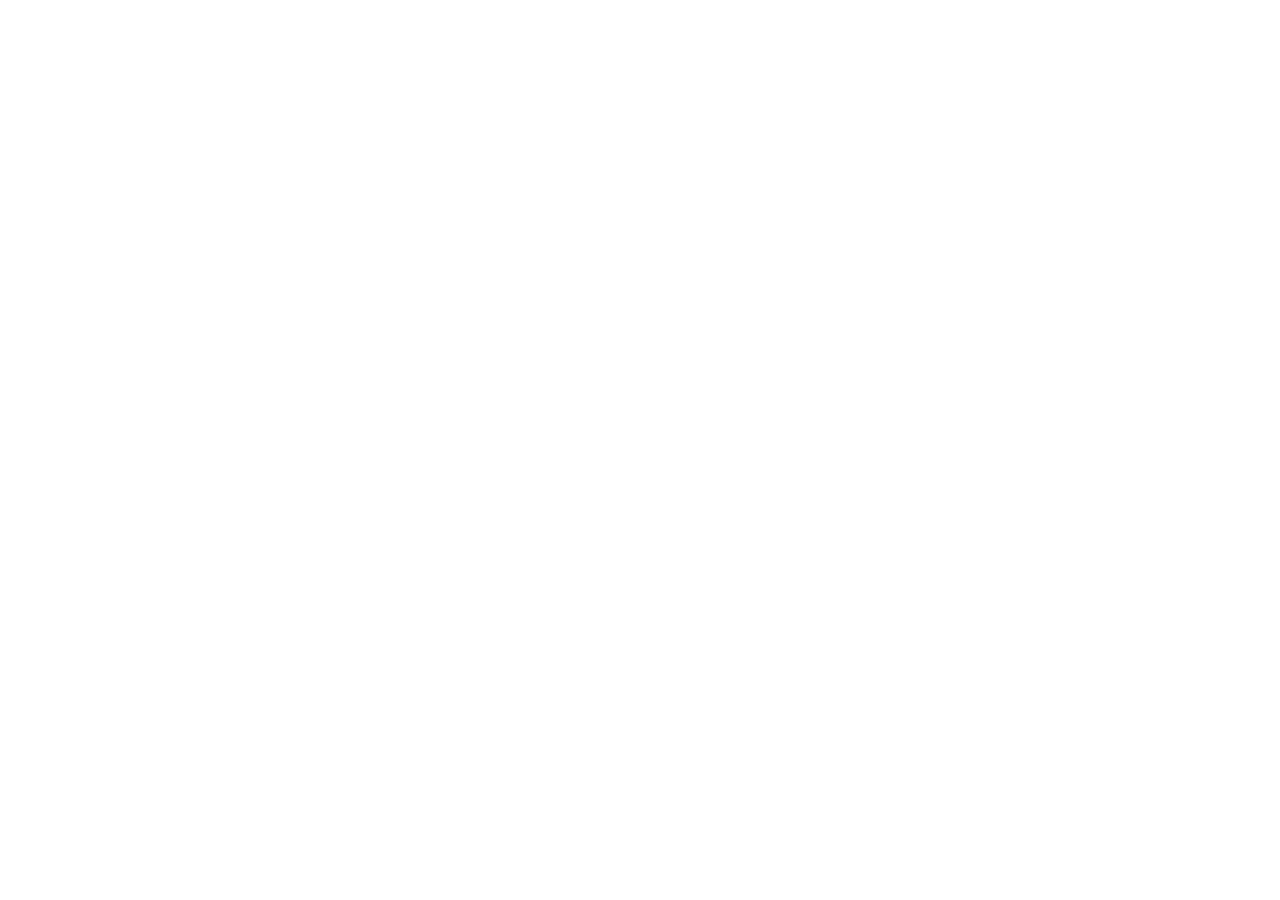
==== html/index.html @ 56385839 "Admin panel, access control, countdown and a red contested zone **This adds a database, reversing th" ====
<!DOCTYPE html>
<html lang="en">
<head>
    <meta charset="UTF-8">
    <meta name="viewport" content="width=device-width, initial-scale=1.0">
    <title>Cipher-Airdrops</title>
    <!--
      Fonts are loaded from Google. FiveM's CEF has network access, so this
      works on any client with a connection — but a client without one falls
      back to the system stack in the CSS variables rather than failing.
      To make it fully offline, download the woff2 files into html/fonts/,
      swap this for @font-face rules, and add them to fxmanifest files{}.
    -->
    <link rel="preconnect" href="https://fonts.googleapis.com">
    <link rel="preconnect" href="https://fonts.gstatic.com" crossorigin>
    <link href="https://fonts.googleapis.com/css2?family=Saira:wght@500;600;700&family=Inter:wght@400;500;600;700&family=JetBrains+Mono:wght@400;500;700&display=swap" rel="stylesheet">
    <link rel="stylesheet" href="css/style.css">
</head>
<body>
<div id="admin-overlay" class="hidden">
<div id="admin-wrapper">

    <!-- ── Sidebar ── -->
    <nav id="admin-sidebar">
        <div id="sidebar-logo">
            <div class="logo-mark">&#x2B21;</div>
            <div class="logo-text">CIPHER<span>DROPS</span></div>
        </div>

        <div id="sidebar-admin-badge"></div>

        <ul id="admin-nav">
            <li class="nav-item active" data-panel="live">
                <span class="nav-icon">&#9679;</span>
                <span class="nav-label">Live Drop</span>
                <span class="nav-badge" id="badge-live"></span>
            </li>
            <li class="nav-divider"></li>
            <li class="nav-item" data-panel="locations">
                <span class="nav-icon">&#9679;</span>
                <span class="nav-label">Locations</span>
                <span class="nav-badge" id="badge-locations"></span>
            </li>
            <li class="nav-item" data-panel="loot">
                <span class="nav-icon">&#9679;</span>
                <span class="nav-label">Loot Tables</span>
                <span class="nav-badge" id="badge-loot"></span>
            </li>
            <li class="nav-divider"></li>
            <li class="nav-item" data-panel="history">
                <span class="nav-icon">&#9679;</span>
                <span class="nav-label">History</span>
            </li>
        </ul>

        <div id="sidebar-footer">
            <button class="btn btn-ghost btn-sm" id="btn-close">Close</button>
        </div>
    </nav>

    <!-- ── Content ── -->
    <main id="admin-content">
        <div class="panel" id="panel-live"></div>
        <div class="panel hidden" id="panel-locations"></div>
        <div class="panel hidden" id="panel-loot"></div>
        <div class="panel hidden" id="panel-history"></div>
    </main>

</div>
</div>

<div id="toast-container"></div>
<div id="modal-root"></div>

<script src="js/core.js"></script>
<script src="js/panels/live.js"></script>
<script src="js/panels/locations.js"></script>
<script src="js/panels/loot.js"></script>
<script src="js/panels/history.js"></script>
<script src="js/app.js"></script>
</body>
</html>
---- html/css/style.css ----
/* ── Reset ── */
*, *::before, *::after { box-sizing: border-box; margin: 0; padding: 0; }

/* ── Design Tokens ──
   "Command deck": neutral graphite with a red authority accent. Deliberately
   unlike every other Cipher script — trucking is amber/teal industrial, the
   drugs ops console is graphite/cyan — because staff tooling should never be
   mistakable for player tooling at a glance.

   The base was previously blue-tinted slate (#07090f / #111827 / #1a2236).
   It's now neutral, so red reads as the only chromatic signal on screen
   instead of competing with a blue cast.

   ── On red being both accent and danger ──
   Hue alone can't separate them here, so they're separated by WEIGHT:
   accents are thin bars, subtle tints and outlines; destructive actions get
   solid fills and full-strength borders. A filled red button always means
   "this destroys something"; a red hairline never does. */
:root {
    --bg-base:      #0b0c0e;
    --bg-card:      #121316;
    --bg-panel:     #17181c;
    --bg-elevated:  #1e2025;
    --bg-input:     #0e0f12;
    --border:       rgba(255,255,255,0.07);
    --border-light: rgba(255,255,255,0.12);

    /* Brand / chrome. Used for nav state, focus rings, headings. */
    --accent:       #f5a524;
    --accent-dim:   rgba(245,165,36,0.14);
    --accent-glow:  rgba(245,165,36,0.35);

    /* Semantic status colours — kept distinct from the accent so "online"
       and "warning" still mean what they always meant. */
    --amber:        #f5a524;
    --amber-dim:    rgba(245,165,36,0.15);
    --red:          #ff5a5f;
    --red-dim:      rgba(255,90,95,0.16);
    --green:        #30d158;
    --green-dim:    rgba(48,209,88,0.15);
    --blue:         #4c9aff;
    --blue-dim:     rgba(76,154,255,0.15);

    --text-primary: #f2f3f5;
    --text-secondary: #9aa0a8;
    --text-muted:   #5c626b;

    --font-display: 'Saira', 'Segoe UI', system-ui, sans-serif;
    --font-body:    'Inter', 'Segoe UI', system-ui, sans-serif;
    --font-mono:    'JetBrains Mono', ui-monospace, 'Cascadia Code', monospace;

    --sidebar-w:    220px;
    --topbar-h:     52px;
    --radius:       8px;
    --radius-sm:    5px;
}

/* Display face for anything that names a thing: headings, titles, the logo,
   nav labels. Body copy and long text stay on Inter for readability. */
.section-title, .panel-title, #topbar-title, .logo-text,
.self-section-title, .profile-name, .card-title, .stat-value, .modal-title {
    font-family: var(--font-display);
    letter-spacing: 0.2px;
}

/* Numbers, ids, coordinates, plates, timestamps — anything that benefits
   from fixed advance width. */
.text-mono, .profile-cid, .stat-number, .sa-state,
.leaderboard-meta, td.text-sm, .badge {
    font-family: var(--font-mono);
    font-variant-numeric: tabular-nums;
}

/* ── Icons ──
   Inline SVGs need an explicit box: with no width/height they fall back to
   the 300x150 replaced-element default and swallow whatever contains them.
   flex-shrink:0 stops them being squashed when a label wraps beside them. */
.ca-icon {
    width: 15px;
    height: 15px;
    flex-shrink: 0;
    display: inline-block;
    vertical-align: -2px;
}

/* Buttons put the icon and its label on a shared baseline with one gap rule,
   rather than each button template managing its own spacing. */
.btn { display: inline-flex; align-items: center; gap: 6px; }
.btn .ca-icon { width: 14px; height: 14px; }
.btn-xs .ca-icon, .btn-sm .ca-icon { width: 13px; height: 13px; }

.nav-icon { display: inline-flex; align-items: center; justify-content: center; }
.nav-icon .ca-icon { width: 16px; height: 16px; }

/* Activity rows use a slightly larger icon as a leading visual anchor. */
.activity-icon .ca-icon { width: 16px; height: 16px; }

/* ── Command-deck chrome ──
   Layered above the base rules so these override the originals regardless of
   where those sit in the file. */

/* Sidebar sits above the wrapper's gradient/scanline pseudo-elements. */
#admin-sidebar, #admin-main { position: relative; z-index: 1; }

/* Active nav gets a solid accent bar on its leading edge — the "you are here"
   marker is structural, not just a background tint. */
#admin-nav .nav-item {
    position: relative;
    border-radius: 0 var(--radius-sm) var(--radius-sm) 0;
    transition: background .12s, color .12s;
}
#admin-nav .nav-item::before {
    content: '';
    position: absolute; left: 0; top: 6px; bottom: 6px;
    width: 2px; border-radius: 0 2px 2px 0;
    background: transparent;
    transition: background .12s;
}
#admin-nav .nav-item.active::before { background: var(--accent); }
#admin-nav .nav-item.active {
    background: var(--accent-dim);
    color: var(--text-primary);
}
#admin-nav .nav-item.active .ca-icon { color: var(--accent); }

/* Uppercase mono section labels — the "systems console" cue. */
.self-section-title, .section-sub, .profile-section-title {
    font-family: var(--font-mono);
    text-transform: uppercase;
    letter-spacing: 1.1px;
    font-size: 10px;
    color: var(--text-muted);
}

/* Topbar reads as a status strip rather than a page header. */
#admin-topbar {
    border-bottom: 1px solid var(--border);
    background: linear-gradient(180deg, var(--bg-panel), var(--bg-base));
}
#topbar-title { text-transform: uppercase; letter-spacing: 1.4px; font-size: 12px; }
#topbar-right { font-family: var(--font-mono); font-size: 11px; color: var(--text-secondary); }

/* Live status LED next to the server name, mirroring the drugs ops console. */
#sidebar-server-name::before {
    content: '';
    display: inline-block;
    width: 6px; height: 6px; border-radius: 50%;
    background: var(--green);
    box-shadow: 0 0 6px var(--green);
    margin-right: 6px;
    vertical-align: middle;
}

/* Logo mark picks up the accent so the brand and the system colour agree. */
.logo-mark { color: var(--accent); }
.logo-text span { color: var(--accent); }

/* Destructive = FILLED. This is the whole basis for telling danger apart from
   the accent, since they share a hue — see the token block for the reasoning. */
.btn-danger {
    background: var(--red);
    border-color: var(--red);
    color: #14090a;
    font-weight: 600;
}
.btn-danger:hover { filter: brightness(1.1); }

/* Accent buttons stay outline-weight so they never read as destructive. */
.btn-primary {
    background: var(--accent-dim);
    border-color: var(--accent);
    color: var(--accent);
}
.btn-primary:hover { background: var(--accent-glow); color: var(--text-primary); }

/* Focus is visible and accent-coloured — this panel gets driven quickly. */
.input:focus, .select:focus, .btn:focus-visible {
    outline: none;
    border-color: var(--accent);
    box-shadow: 0 0 0 2px var(--accent-dim);
}

/* ── Self action cards (extended) ── */
.self-section { margin-bottom: 4px; }

/* Toggle cards carry their state as a corner pill so ON/OFF is readable
   without relying on the active border alone. */
.sa-state {
    position: absolute; top: 8px; right: 8px;
    font-size: 9px; font-weight: 700; letter-spacing: .6px;
    padding: 2px 6px; border-radius: 3px;
    background: rgba(255,255,255,0.06);
    color: var(--text-muted);
}
.self-action-card.active .sa-state {
    background: var(--accent-dim);
    color: var(--accent);
}

/* Destructive actions are tinted at rest, not just on hover — these delete
   things and shouldn't look identical to Heal. */
/* These cards are <button>s, so they inherit the UA's default black button
   text. The old emoji icons ignored `color` entirely, which hid it — the SVGs
   stroke with currentColor and rendered black-on-black. Set it explicitly. */
.self-action-card .sa-icon { color: var(--text-secondary); }
.self-action-card.active .sa-icon { color: var(--accent); }

.self-action-card.danger .sa-icon { color: var(--red); }
.self-action-card.danger:hover {
    border-color: var(--red);
    background: var(--red-dim);
}

/* ── Base ── */
html, body {
    width: 100%; height: 100%;
    background: transparent;
    font-family: var(--font-body);
    font-size: 13px;
    color: var(--text-primary);
    overflow: hidden;
    user-select: none;
}

.hidden { display: none !important; }

/* ── Overlay ── */
#admin-overlay {
    position: fixed; inset: 0;
    display: flex;
    justify-content: flex-end;
    background: rgba(0,0,0,0.45);
    z-index: 9999;
    cursor: default;
}

/* Click-outside zone */
#admin-overlay::before {
    content: '';
    flex: 1;
    cursor: pointer;
}

/* ── Admin Wrapper (the actual panel) ── */
#admin-wrapper {
    position: relative;
    width: 80vw;
    max-width: 1360px;
    display: flex;
    height: 100vh;
    background: var(--bg-base);
    box-shadow: -8px 0 60px rgba(0,0,0,0.8);
    animation: slideInRight 0.22s cubic-bezier(0.16,1,0.3,1);
    /* A single lit edge where the drawer meets the game. Reads as a panel
       that has been slid open rather than a page that happens to be there. */
    border-left: 1px solid var(--accent);
}

/* Faint scanlines, matching the treatment in `cipher` and cipher-trucking so
   the suite shares a texture even where the palettes differ. Non-interactive
   and very low contrast — it should register as screen grain, not stripes. */
#admin-wrapper::after {
    content: '';
    position: absolute; inset: 0;
    background: repeating-linear-gradient(0deg, transparent 0 2px, rgba(0,0,0,0.13) 2px 4px);
    pointer-events: none;
    z-index: 50;
}

/* Accent wash bleeding in from the leading edge, so the eye starts at the
   sidebar rather than in the middle of the content area. */
#admin-wrapper::before {
    content: '';
    position: absolute; inset: 0;
    background: radial-gradient(60% 50% at 0% 0%, var(--accent-dim), transparent 60%);
    pointer-events: none;
    z-index: 0;
}

@keyframes slideInRight {
    from { transform: translateX(6%); opacity: 0; }
    to   { transform: translateX(0);  opacity: 1; }
}

/* ── Sidebar ── */
#admin-sidebar {
    width: var(--sidebar-w);
    min-width: var(--sidebar-w);
    background: var(--bg-card);
    border-right: 1px solid var(--border);
    display: flex;
    flex-direction: column;
    padding: 0;
    overflow: hidden;
}

#sidebar-logo {
    display: flex;
    align-items: center;
    gap: 10px;
    padding: 18px 16px 14px;
    border-bottom: 1px solid var(--border);
}

.logo-mark {
    font-size: 22px;
    color: var(--accent);
    line-height: 1;
}

.logo-text {
    font-size: 15px;
    font-weight: 700;
    letter-spacing: 1px;
    color: var(--text-primary);
}

.logo-text span { color: var(--accent); }

/* Admin badge in sidebar */
#sidebar-admin-badge {
    margin: 12px 12px 4px;
    padding: 8px 12px;
    background: var(--bg-elevated);
    border: 1px solid var(--border);
    border-radius: var(--radius-sm);
    font-size: 11px;
}

#sidebar-admin-badge .badge-name {
    font-weight: 600;
    color: var(--text-primary);
    margin-bottom: 2px;
}

#sidebar-admin-badge .badge-role {
    font-size: 10px;
    font-weight: 700;
    letter-spacing: 0.5px;
    padding: 2px 6px;
    border-radius: 3px;
    display: inline-block;
}

/* Nav */
#admin-nav {
    list-style: none;
    padding: 8px 0;
    flex: 1;
    overflow-y: auto;
}

#admin-nav::-webkit-scrollbar { width: 3px; }
#admin-nav::-webkit-scrollbar-track { background: transparent; }
#admin-nav::-webkit-scrollbar-thumb { background: var(--border-light); border-radius: 2px; }

.nav-item {
    display: flex;
    align-items: center;
    gap: 10px;
    padding: 8px 16px;
    cursor: pointer;
    color: var(--text-secondary);
    font-size: 12.5px;
    font-weight: 500;
    position: relative;
    transition: all 0.15s;
    border-radius: 0;
}

.nav-item:hover { color: var(--text-primary); background: var(--bg-elevated); }

.nav-item.active {
    color: var(--accent);
    background: var(--accent-dim);
}

.nav-item.active::before {
    content: '';
    position: absolute;
    left: 0; top: 0; bottom: 0;
    width: 3px;
    background: var(--accent);
    border-radius: 0 2px 2px 0;
}

.nav-icon {
    font-size: 14px;
    width: 18px;
    text-align: center;
    flex-shrink: 0;
}

.nav-label { flex: 1; }

.nav-badge {
    font-size: 10px;
    font-weight: 700;
    padding: 1px 6px;
    border-radius: 10px;
    background: var(--accent-dim);
    color: var(--accent);
    min-width: 18px;
    text-align: center;
}

.nav-badge.danger { background: var(--red-dim); color: var(--red); }
.nav-badge:empty { display: none; }

.nav-divider {
    height: 1px;
    background: var(--border);
    margin: 6px 12px;
}

#sidebar-footer {
    padding: 12px;
    border-top: 1px solid var(--border);
    display: flex;
    flex-direction: column;
    gap: 8px;
}

#sidebar-server-name {
    font-size: 10px;
    color: var(--text-muted);
    text-align: center;
    letter-spacing: 0.5px;
}

#btn-close-admin {
    width: 100%;
    padding: 7px;
    background: var(--red-dim);
    border: 1px solid rgba(239,68,68,0.2);
    border-radius: var(--radius-sm);
    color: var(--red);
    font-size: 12px;
    font-weight: 600;
    cursor: pointer;
    transition: all 0.15s;
    letter-spacing: 0.3px;
}

#btn-close-admin:hover { background: var(--red); color: #fff; }

/* ── Main Area ── */
#admin-main {
    flex: 1;
    display: flex;
    flex-direction: column;
    background: var(--bg-base);
    overflow: hidden;
}

/* Top bar */
#admin-topbar {
    height: var(--topbar-h);
    min-height: var(--topbar-h);
    background: var(--bg-card);
    border-bottom: 1px solid var(--border);
    display: flex;
    align-items: center;
    justify-content: space-between;
    padding: 0 20px;
}

#topbar-title {
    font-size: 14px;
    font-weight: 700;
    color: var(--text-primary);
    letter-spacing: 0.3px;
}

#topbar-right {
    display: flex;
    align-items: center;
    gap: 16px;
    font-size: 12px;
    color: var(--text-secondary);
}

#topbar-player-count {
    display: flex;
    align-items: center;
    gap: 5px;
    color: var(--green);
    font-weight: 600;
}

#topbar-player-count::before {
    content: '●';
    font-size: 8px;
    animation: pulse 2s infinite;
}

@keyframes pulse {
    0%,100% { opacity: 1; }
    50% { opacity: 0.3; }
}

/* Content */
#admin-content {
    flex: 1;
    overflow: hidden;
    position: relative;
}

.panel {
    display: none;
    position: absolute;
    inset: 0;
    overflow-y: auto;
    padding: 20px;
}

.panel::-webkit-scrollbar { width: 4px; }
.panel::-webkit-scrollbar-track { background: transparent; }
.panel::-webkit-scrollbar-thumb { background: var(--border-light); border-radius: 2px; }

.panel.active { display: block; }

/* ── Common Components ── */

/* Section header */
.section-header {
    display: flex;
    align-items: center;
    justify-content: space-between;
    margin-bottom: 16px;
}

/* Stat cards */
.stat-grid {
    display: grid;
    grid-template-columns: repeat(4, 1fr);
    gap: 12px;
    margin-bottom: 20px;
}

.stat-card {
    background: var(--bg-card);
    border: 1px solid var(--border);
    border-radius: var(--radius);
    padding: 16px;
    display: flex;
    flex-direction: column;
    gap: 6px;
    transition: border-color 0.2s;
}

.stat-card:hover { border-color: var(--border-light); }

.stat-label {
    font-size: 11px;
    color: var(--text-muted);
    text-transform: uppercase;
    letter-spacing: 0.5px;
    font-weight: 600;
}

.stat-value {
    font-size: 28px;
    font-weight: 700;
    color: var(--text-primary);
    line-height: 1;
}

.stat-value.accent { color: var(--accent); }
.stat-value.green  { color: var(--green); }
.stat-value.amber  { color: var(--amber); }
.stat-value.red    { color: var(--red); }

/* Cards */
.card {
    background: var(--bg-card);
    border: 1px solid var(--border);
    border-radius: var(--radius);
    overflow: hidden;
    margin-bottom: 16px;
}

.card-header {
    padding: 12px 16px;
    border-bottom: 1px solid var(--border);
    display: flex;
    align-items: center;
    justify-content: space-between;
    gap: 8px;
}

.card-title {
    font-size: 12.5px;
    font-weight: 700;
    color: var(--text-primary);
    letter-spacing: 0.3px;
}

/* Buttons */
.btn {
    display: inline-flex;
    align-items: center;
    gap: 5px;
    padding: 6px 14px;
    border-radius: var(--radius-sm);
    font-size: 12px;
    font-weight: 600;
    cursor: pointer;
    border: 1px solid transparent;
    transition: all 0.15s;
    white-space: nowrap;
}

.btn-primary { background: var(--accent); color: #fff; border-color: var(--accent); }
.btn-primary:hover { background: #4f51d9; }

.btn-ghost { background: transparent; color: var(--text-secondary); border-color: var(--border-light); }
.btn-ghost:hover { color: var(--text-primary); background: var(--bg-elevated); }

.btn-danger { background: var(--red-dim); color: var(--red); border-color: rgba(239,68,68,0.2); }
.btn-danger:hover { background: var(--red); color: #fff; }

.btn-sm { padding: 4px 10px; font-size: 11px; }

/* Inputs */
.input, .select {
    background: var(--bg-input);
    border: 1px solid var(--border-light);
    border-radius: var(--radius-sm);
    color: var(--text-primary);
    font-size: 12.5px;
    padding: 7px 10px;
    outline: none;
    transition: border-color 0.15s;
    width: 100%;
    font-family: inherit;
}

.input:focus, .select:focus { border-color: var(--accent); }
.input::placeholder { color: var(--text-muted); }
.select option { background: var(--bg-panel); }

.form-row {
    display: flex;
    gap: 8px;
    align-items: center;
    margin-bottom: 10px;
}

.form-row label {
    font-size: 11px;
    color: var(--text-muted);
    white-space: nowrap;
    min-width: 80px;
}

.form-group {
    margin-bottom: 12px;
}

.form-group label {
    display: block;
    font-size: 11px;
    color: var(--text-muted);
    margin-bottom: 4px;
    font-weight: 600;
    text-transform: uppercase;
    letter-spacing: 0.4px;
}

/* Search bar */
.search-bar {
    display: flex;
    gap: 8px;
    margin-bottom: 14px;
}

/* Table */
.data-table {
    width: 100%;
    border-collapse: collapse;
}

.data-table th {
    text-align: left;
    font-size: 10.5px;
    font-weight: 700;
    color: var(--text-muted);
    text-transform: uppercase;
    letter-spacing: 0.5px;
    padding: 8px 12px;
    border-bottom: 1px solid var(--border);
    white-space: nowrap;
}

.data-table td {
    padding: 10px 12px;
    font-size: 12.5px;
    color: var(--text-secondary);
    border-bottom: 1px solid var(--border);
    vertical-align: middle;
}

.data-table tr:last-child td { border-bottom: none; }

.data-table tr:hover td {
    background: var(--bg-elevated);
    color: var(--text-primary);
    cursor: pointer;
}

.data-table .td-name { color: var(--text-primary); font-weight: 600; }

/* Badges / pills */
.badge {
    display: inline-flex;
    align-items: center;
    padding: 2px 8px;
    border-radius: 10px;
    font-size: 10.5px;
    font-weight: 700;
    letter-spacing: 0.3px;
}
.badge-green   { background: var(--green-dim);  color: var(--green); }
.badge-red     { background: var(--red-dim);    color: var(--red); }
.badge-amber   { background: var(--amber-dim);  color: var(--amber); }
.badge-muted   { background: var(--bg-elevated); color: var(--text-muted); }

/* Status dot */
.status-dot {
    width: 7px; height: 7px;
    border-radius: 50%;
    display: inline-block;
    flex-shrink: 0;
}

.status-dot.online  { background: var(--green); box-shadow: 0 0 6px var(--green); }
.status-dot.offline { background: var(--text-muted); }
.status-dot.warn    { background: var(--amber); }

/* Ping indicator */
.ping-good   { color: var(--green); }

/* Empty state */
.empty-state {
    display: flex;
    flex-direction: column;
    align-items: center;
    justify-content: center;
    padding: 48px 20px;
    color: var(--text-muted);
    gap: 8px;
}

.empty-icon { font-size: 32px; opacity: 0.4; }

/* ── Dashboard ── */
.dash-grid {
    display: grid;
    grid-template-columns: 1fr 1fr;
    gap: 16px;
}

/* Quick actions */
.quick-actions {
    display: grid;
    grid-template-columns: 1fr 1fr;
    gap: 8px;
}

/* ── Player List ── */
.player-list-controls {
    display: flex;
    gap: 8px;
    margin-bottom: 14px;
    flex-wrap: wrap;
}

/* Player Profile Panel */
#player-profile-panel {
    width: 320px;
    min-width: 320px;
    background: var(--bg-card);
    border-left: 1px solid var(--border);
    display: flex;
    flex-direction: column;
    overflow-y: auto;
}

#player-profile-panel::-webkit-scrollbar { width: 3px; }
#player-profile-panel::-webkit-scrollbar-thumb { background: var(--border-light); }

#player-profile-inner { padding: 16px; }

/* ── Vehicle Spawner ── */
.spawner-layout {
    display: grid;
    grid-template-columns: 200px 1fr;
    gap: 16px;
    height: calc(100vh - var(--topbar-h) - 40px);
}
.category-btn.active { background: var(--accent-dim); color: var(--accent); font-weight: 700; }

/* ── Inventory Viewer ── */
.inv-grid {
    display: grid;
    grid-template-columns: repeat(auto-fill, minmax(80px, 1fr));
    gap: 8px;
    padding: 12px;
}
.inv-slot.empty { opacity: 0.3; cursor: default; }
.inv-slot.empty:hover { border-color: var(--border); background: var(--bg-elevated); }

/* ── Bans ── */
.ban-row { cursor: pointer; }

/* ── Permissions ── */
.perm-grid {
    display: grid;
    grid-template-columns: 1fr 1fr;
    gap: 16px;
}

/* Toggle switch */
.toggle {
    position: relative;
    width: 32px; height: 18px;
    cursor: pointer;
    flex-shrink: 0;
}

.toggle input { display: none; }

.toggle input:checked + .toggle-track { background: var(--accent); border-color: var(--accent); }

.toggle input:checked ~ .toggle-thumb {
    left: 17px;
    background: #fff;
}

/* ── Audit Log ── */
.audit-table .td-action { font-weight: 700; color: var(--text-primary); }

/* ── Announcement overlay ── */
#announcement-overlay {
    position: fixed;
    top: 20px; left: 50%;
    transform: translateX(-50%);
    z-index: 99999;
}

#announcement-box {
    background: var(--bg-card);
    border: 1px solid var(--border-light);
    border-top: 3px solid var(--accent);
    border-radius: var(--radius);
    padding: 16px 24px;
    min-width: 320px;
    max-width: 480px;
    text-align: center;
    box-shadow: 0 8px 32px rgba(0,0,0,0.4);
    animation: slideDown 0.3s ease;
}

@keyframes slideDown {
    from { transform: translateY(-20px); opacity: 0; }
    to   { transform: translateY(0); opacity: 1; }
}

#announcement-icon { font-size: 24px; margin-bottom: 6px; }
#announcement-from { font-size: 11px; color: var(--text-muted); margin-bottom: 6px; }
#announcement-msg  { font-size: 14px; font-weight: 600; color: var(--text-primary); }

/* ── Modal ── */
.modal-backdrop {
    position: fixed; inset: 0;
    background: rgba(0,0,0,0.6);
    display: flex; align-items: center; justify-content: center;
    z-index: 10000;
}

.modal {
    background: var(--bg-card);
    border: 1px solid var(--border-light);
    border-radius: var(--radius);
    width: 420px;
    max-width: 90vw;
    max-height: 80vh;
    overflow-y: auto;
    display: flex;
    flex-direction: column;
}

.modal::-webkit-scrollbar { width: 3px; }
.modal::-webkit-scrollbar-thumb { background: var(--border-light); }

.modal-header {
    padding: 14px 16px;
    border-bottom: 1px solid var(--border);
    display: flex;
    align-items: center;
    justify-content: space-between;
    flex-shrink: 0;
}

.modal-title { font-size: 13.5px; font-weight: 700; }
.modal-close { background: none; border: none; color: var(--text-muted); cursor: pointer; font-size: 16px; }
.modal-close:hover { color: var(--red); }

.modal-body { padding: 16px; flex: 1; }
.modal-footer {
    padding: 12px 16px;
    border-top: 1px solid var(--border);
    display: flex;
    gap: 8px;
    justify-content: flex-end;
    flex-shrink: 0;
}

/* ── Scrollbar global ── */
::-webkit-scrollbar { width: 4px; height: 4px; }
::-webkit-scrollbar-track { background: transparent; }
::-webkit-scrollbar-thumb { background: var(--border-light); border-radius: 2px; }

/* ── Tooltip ── */
[data-tip] { position: relative; }
[data-tip]:hover::after {
    content: attr(data-tip);
    position: absolute;
    bottom: calc(100% + 4px);
    left: 50%; transform: translateX(-50%);
    background: var(--bg-elevated);
    border: 1px solid var(--border-light);
    color: var(--text-primary);
    font-size: 11px;
    padding: 3px 8px;
    border-radius: 4px;
    white-space: nowrap;
    z-index: 999;
    pointer-events: none;
}

/* ── Self Actions ── */
.self-section-title {
    font-size: 10px;
    font-weight: 700;
    color: var(--text-muted);
    text-transform: uppercase;
    letter-spacing: 0.7px;
    margin: 18px 0 8px;
}
.self-action-card.active { border-color: var(--green); background: var(--green-dim); }

/* ── Admin Chat ── */
.chat-msg {
    background: var(--bg-elevated);
    border: 1px solid var(--border);
    border-radius: var(--radius-sm);
    padding: 8px 12px;
    display: flex;
    flex-direction: column;
    gap: 3px;
    flex-shrink: 0;
}

/* ── Utility ── */
.flex     { display: flex; }
.text-muted { color: var(--text-muted); }
.text-sm    { font-size: 11px; }

/* ── Resource Manager ── */
.res-state-dot {
    display: inline-block;
    width: 7px;
    height: 7px;
    border-radius: 50%;
    margin-right: 6px;
    vertical-align: middle;
}

/* ── Reports ── */
.report-status-open      { color: var(--amber); }

/* ── Notes tooltip dot in player list ── */
.note-dot {
    font-size: 11px;
    cursor: default;
    opacity: 0.7;
}

/* ── DM overlay ── */
#dm-overlay {
    position: fixed;
    bottom: 80px;
    right: 24px;
    z-index: 9999;
    pointer-events: none;
}

#dm-box {
    background: var(--bg-card);
    border: 1px solid var(--accent);
    border-radius: var(--radius);
    padding: 14px 18px;
    min-width: 260px;
    max-width: 340px;
    box-shadow: 0 4px 24px rgba(0,0,0,0.5);
    animation: slideInRight 0.25s ease;
}

@keyframes slideInRight {
    from { transform: translateX(40px); opacity: 0; }
    to   { transform: translateX(0);    opacity: 1; }
}

/* ── Announcement countdown ── */
#announcement-countdown {
    font-size: 28px;
    font-weight: 700;
    color: var(--amber);
    margin-top: 8px;
}

/* ── Favorites section ── */
#sa-favorites-wrap {
    margin-bottom: 16px;
}

/* ── btn-amber ── */
.btn-amber {
    background: var(--amber);
    color: #000;
    border: none;
}

/* ── Stats Panel ── */
.stats-grid {
    display: grid;
    grid-template-columns: repeat(auto-fill, minmax(160px, 1fr));
    gap: 12px;
    margin-bottom: 12px;
}

/* ── Entity Inspector ── */
.hp-bar {
    display: inline-block;
    width: 60px;
    height: 6px;
    background: var(--bg-elevated);
    border-radius: 3px;
    overflow: hidden;
    vertical-align: middle;
    margin-right: 4px;
}

/* ── Threat Detection ──
   The panel shows two kinds of thing that must not look alike: what the server
   proved, and what the client claimed. Severity carries the usual semantic
   colours, and anything advisory is marked in the row itself rather than left
   to the reader to remember which detections come from where. */

.threat-tabs {
    display: flex;
    gap: 4px;
    border-bottom: 1px solid var(--border);
}
.threat-tab.active {
    color: var(--accent);
    border-bottom-color: var(--accent);
}

/* Status notes. These use the hairline-accent weight deliberately: a config
   warning is information, not a destructive action, so it never gets a fill. */
.threat-note {
    border-left: 2px solid var(--border-light);
    background: var(--bg-card);
    color: var(--text-secondary);
    font-size: 11.5px;
    line-height: 1.5;
    padding: 8px 12px;
    border-radius: var(--radius-sm);
    margin-bottom: 12px;
}
.threat-note strong { color: var(--text-primary); }

/* Advisory marker — client-reported, therefore spoofable. */
.threat-advisory {
    display: inline-block;
    margin-left: 6px;
    padding: 1px 6px;
    border: 1px solid var(--border-light);
    border-radius: 8px;
    color: var(--text-muted);
    font-size: 9.5px;
    font-weight: 600;
    letter-spacing: 0.4px;
    text-transform: uppercase;
    vertical-align: middle;
}

/* Flash on a live-pushed row so a flag arriving while the panel is open is
   noticed rather than silently changing the row order. */
.threat-new { animation: threat-flash 2.5s ease-out; }
@keyframes threat-flash {
    0%   { background: var(--accent-dim); }
    100% { background: transparent; }
}

/* ── Linked accounts ── */
.linked-card {
    border: 1px solid var(--border);
    border-left: 2px solid var(--border-light);
    border-radius: var(--radius-sm);
    background: var(--bg-card);
    padding: 8px 12px;
    margin-bottom: 8px;
}

.mono { font-family: var(--font-mono); font-size: 11px; }

/* ── Theme options (Config.Theme) ──
   The accent, drawer width and backdrop dim are applied as inline custom
   properties at runtime — no rules needed here, because the whole design
   already reads --accent. These two need real rules because they toggle a
   pseudo-element and add a mirrored animation. */

#admin-wrapper.no-scanlines::after { display: none; }

@keyframes slideInLeft {
    from { transform: translateX(-40px); opacity: 0; }
    to   { transform: translateX(0);     opacity: 1; }
}

/* ── Icon sizing in the contexts that used to hold emoji ──
   Emoji sized themselves off font-size; SVGs do not, so each of these slots
   needs a real dimension or it falls back to the 300x150 replaced-element
   default and swallows its container. */

.empty-icon .ca-icon    { width: 30px; height: 30px; }
.modal-close .ca-icon   { width: 14px; height: 14px; }

/* ── Searchable picker ──
   Used by Give Weapon. A scrolling list of clickable rows rather than a
   <select>: a server's weapon list can run to hundreds of entries, and a
   native dropdown gives you no search and no room for the spawn name. */
.picker-list {
    max-height: 260px;
    overflow-y: auto;
    border: 1px solid var(--border);
    border-radius: var(--radius-sm);
    background: var(--bg-elevated);
}

/* Spawn name under the readable vehicle name, when they differ. */
.veh-model { font-size: 10px; color: var(--text-muted); font-family: var(--font-mono), monospace; }

/* ── Settings ── */
.settings-grid {
    display: grid;
    grid-template-columns: repeat(auto-fit, minmax(300px, 1fr));
    gap: 12px;
    align-items: start;
}

/* ── Item spawner ── */
.inv-item-sub { font-size: 9px; color: var(--text-muted); text-align: center; line-height: 1.2; }

/* Confirmation lands on the tile rather than in a dialog — spawning items is
   repetitive and a modal every time would be in the way. */
.inv-slot-ok,
.inv-slot-fail { transition: background .15s, box-shadow .15s; }

/* ══════════════════════════════════════════════════════════════════════════
   DASHBOARD HERO + POLISH
   ══════════════════════════════════════════════════════════════════════════ */

.dash-hero {
    display: flex;
    align-items: center;
    justify-content: space-between;
    gap: 24px;
    flex-wrap: wrap;
    padding: 20px 22px;
    margin-bottom: 14px;
    border: 1px solid var(--border);
    border-radius: var(--radius);
    background:
        radial-gradient(120% 160% at 0% 0%, var(--accent-dim), transparent 60%),
        linear-gradient(180deg, var(--bg-elevated), var(--bg-panel));
    position: relative;
    overflow: hidden;
}
/* A lit edge along the top, brightest where the accent glow sits. */
.dash-hero::before {
    content: "";
    position: absolute;
    top: 0; left: 0; right: 0;
    height: 2px;
    background: linear-gradient(90deg, var(--accent), transparent 55%);
}

/* Stat tiles that navigate should look like it. */
.stat-clickable { cursor: pointer; transition: transform .14s, border-color .14s, box-shadow .14s; }

/* ── Panel presence ──
   The nav marks the active item with a bar; these give the same treatment to
   the content, so a panel reads as a place rather than a list on a background. */
.stat-card {
    position: relative;
    overflow: hidden;
    background: linear-gradient(180deg, var(--bg-elevated), var(--bg-panel));
}
.stat-card::after {
    content: "";
    position: absolute;
    inset: 0;
    pointer-events: none;
    background: radial-gradient(90% 120% at 100% 0%, var(--accent-dim), transparent 55%);
    opacity: .5;
}
.stat-card > * { position: relative; z-index: 1; }

.card-header { border-bottom: 1px solid var(--border); }
.card-title  { letter-spacing: .01em; }

/* Buttons pick up a little depth on press rather than only on hover. */
.btn:active { transform: translateY(1px); }
.btn-primary { box-shadow: 0 0 0 0 var(--accent-glow); transition: box-shadow .18s, transform .12s; }
.btn-primary:hover { box-shadow: 0 4px 18px -6px var(--accent-glow); }

/* Table rows: a lit leading edge on hover instead of only a background shift. */
.data-table tbody tr { transition: background .12s, box-shadow .12s; }
.data-table tbody tr:hover { box-shadow: inset 2px 0 0 var(--accent); }

@media (prefers-reduced-motion: reduce) {
    .capacity-fill, .stat-clickable, .btn, .btn-primary, .data-table tbody tr { transition: none; }
}

/* ═══════════════════════════════════════════════════════════════════════════
   Airdrops components

   The rest of this stylesheet came from cipher-admin so the two panels look
   like the same product. These are the pieces airdrops needs that cipher-admin
   never had a use for — panel headers with a subtitle, inline alerts, labelled
   form fields, toasts and the loot-tier dot.

   Everything below uses the variables defined at the top of the file, so
   changing the accent there changes these too.
   ═══════════════════════════════════════════════════════════════════════════ */

/* ── Panel headers ──────────────────────────────────────────────────────── */
.panel-header {
    display: flex;
    align-items: flex-start;
    justify-content: space-between;
    gap: 20px;
    padding: 22px 26px 18px;
    border-bottom: 1px solid var(--border);
}
.panel-subtitle {
    margin-top: 4px;
    font-size: 12.5px;
    color: var(--text-secondary);
    max-width: 68ch;
    line-height: 1.5;
}
.panel-actions { display: flex; gap: 8px; flex-shrink: 0; }
.panel-body { padding: 22px 26px 32px; }

/* ── Alerts ─────────────────────────────────────────────────────────────── */
.alert {
    display: flex;
    gap: 10px;
    padding: 12px 14px;
    border-radius: 7px;
    font-size: 12.5px;
    line-height: 1.55;
    border: 1px solid transparent;
}
.alert-info   { background: var(--blue-dim);  border-color: rgba(76,154,255,.25);  color: var(--text-secondary); }
.alert-warn   { background: var(--amber-dim); border-color: rgba(245,165,36,.28);  color: var(--text-secondary); }

/* ── Form fields ────────────────────────────────────────────────────────── */
.form-label {
    display: block;
    margin-bottom: 6px;
    font-size: 11px;
    font-weight: 600;
    letter-spacing: .06em;
    text-transform: uppercase;
    color: var(--text-secondary);
}
.form-hint {
    margin-top: 6px;
    font-size: 11.5px;
    line-height: 1.5;
    color: var(--text-muted);
}
.checkbox {
    display: flex;
    align-items: center;
    gap: 9px;
    font-size: 13px;
    color: var(--text-secondary);
    cursor: pointer;
    user-select: none;
}
.checkbox input { width: 15px; height: 15px; accent-color: var(--accent); cursor: pointer; }

/* ── Tables ─────────────────────────────────────────────────────────────── */
/* Wide tables scroll inside their own box rather than pushing the panel out. */
.data-table-wrap { overflow-x: auto; }

/* A disabled row still has to be readable — it is dimmed, not hidden, because
   the reason someone is looking at it is usually to turn it back on. */
.row-muted { opacity: .48; }

/* ── Cards ──────────────────────────────────────────────────────────────── */
.accent-border { border-left: 2px solid var(--accent); }

/* ── Empty states ───────────────────────────────────────────────────────── */
.empty-title    { font-size: 14px; font-weight: 600; color: var(--text-secondary); }
.empty-subtitle { margin-top: 5px; font-size: 12px; color: var(--text-muted); }

/* ── Text ───────────────────────────────────────────────────────────────── */
.text-secondary { color: var(--text-secondary); }
.text-warn      { color: var(--amber); }

/* ── Loot tier dot ──────────────────────────────────────────────────────── */
/* The tier colour is set inline from the database, so only shape lives here. */
.tier-dot {
    display: inline-block;
    width: 9px;
    height: 9px;
    border-radius: 50%;
    margin-right: 7px;
    vertical-align: middle;
}

/* ── Toasts ─────────────────────────────────────────────────────────────── */
#toast-container {
    position: fixed;
    top: 18px;
    right: 18px;
    display: flex;
    flex-direction: column;
    gap: 9px;
    z-index: 3000;
    pointer-events: none;
}
.toast {
    display: flex;
    gap: 11px;
    align-items: flex-start;
    min-width: 260px;
    max-width: 380px;
    padding: 12px 14px;
    border-radius: 8px;
    background: var(--bg-elevated);
    border: 1px solid var(--border-light);
    box-shadow: 0 10px 30px rgba(0,0,0,.45);
}
.toast-icon {
    flex-shrink: 0;
    width: 20px;
    height: 20px;
    border-radius: 50%;
    display: grid;
    place-items: center;
    font-size: 11px;
    font-weight: 700;
    background: var(--bg-input);
    color: var(--text-secondary);
}
.toast.success .toast-icon { background: var(--green-dim); color: var(--green); }
.toast.error   .toast-icon { background: var(--red-dim);   color: var(--red); }
.toast.warning .toast-icon { background: var(--amber-dim); color: var(--amber); }
.toast-title { font-size: 13px; font-weight: 600; color: var(--text-primary); }
.toast-body  { margin-top: 2px; font-size: 12px; color: var(--text-secondary); line-height: 1.45; }
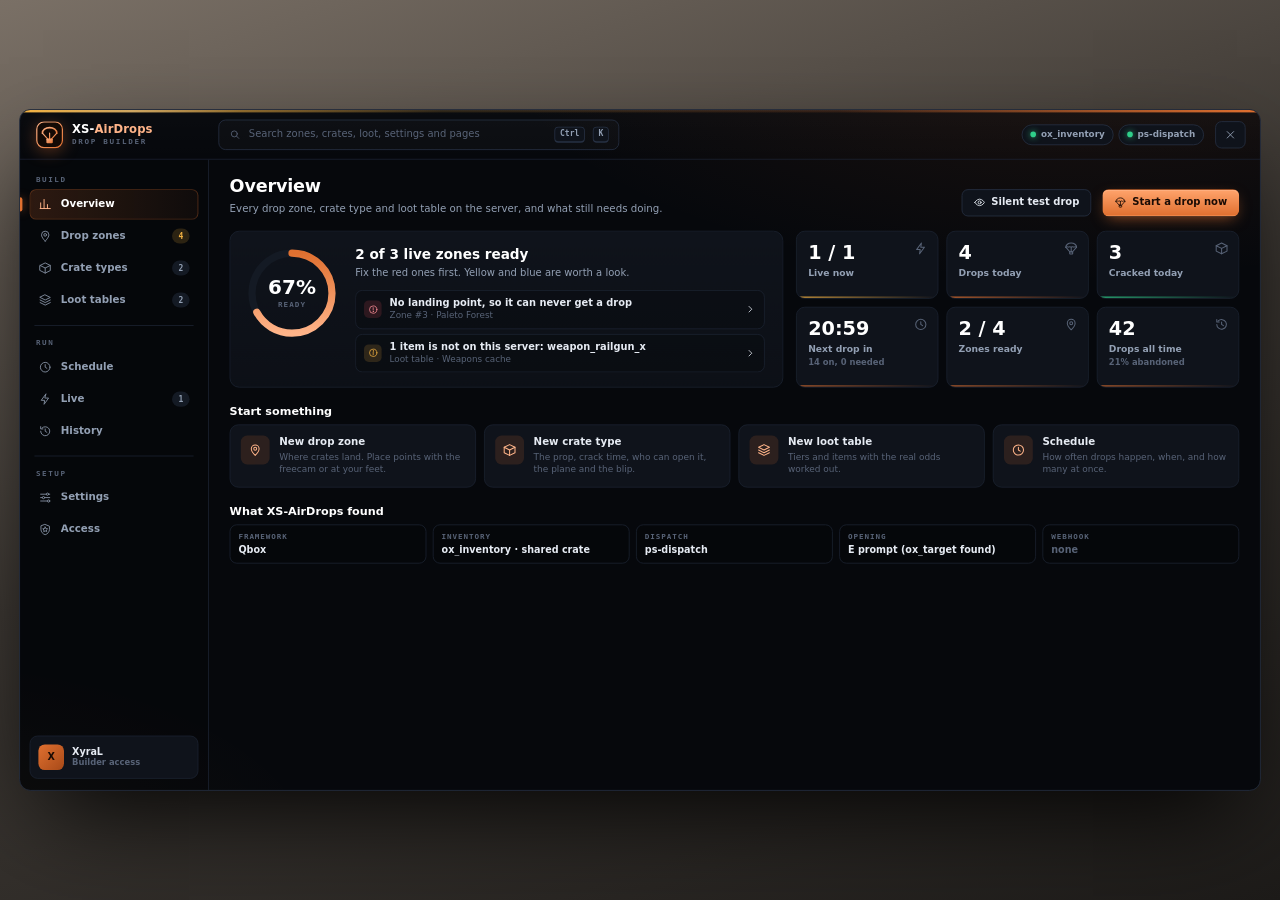
==== commit f5d87cbd: "XS-AirDrops 2.0.0 - The admin panel is now a full builder: drop zones, crate types, loot tables and " ====
--- a/html/index.html
+++ b/html/index.html
@@ -1,82 +1,20 @@
-<!DOCTYPE html>
+<!doctype html>
 <html lang="en">
 <head>
-    <meta charset="UTF-8">
-    <meta name="viewport" content="width=device-width, initial-scale=1.0">
-    <title>Cipher-Airdrops</title>
-    <!--
-      Fonts are loaded from Google. FiveM's CEF has network access, so this
-      works on any client with a connection — but a client without one falls
-      back to the system stack in the CSS variables rather than failing.
-      To make it fully offline, download the woff2 files into html/fonts/,
-      swap this for @font-face rules, and add them to fxmanifest files{}.
-    -->
-    <link rel="preconnect" href="https://fonts.googleapis.com">
-    <link rel="preconnect" href="https://fonts.gstatic.com" crossorigin>
-    <link href="https://fonts.googleapis.com/css2?family=Saira:wght@500;600;700&family=Inter:wght@400;500;600;700&family=JetBrains+Mono:wght@400;500;700&display=swap" rel="stylesheet">
-    <link rel="stylesheet" href="css/style.css">
+<meta charset="utf-8">
+<title>XS-AirDrops</title>
+<link rel="stylesheet" href="css/base.css">
+<link rel="stylesheet" href="css/builder.css">
+<link rel="stylesheet" href="css/airdrops.css">
 </head>
 <body>
-<div id="admin-overlay" class="hidden">
-<div id="admin-wrapper">
-
-    <!-- ── Sidebar ── -->
-    <nav id="admin-sidebar">
-        <div id="sidebar-logo">
-            <div class="logo-mark">&#x2B21;</div>
-            <div class="logo-text">CIPHER<span>DROPS</span></div>
-        </div>
-
-        <div id="sidebar-admin-badge"></div>
-
-        <ul id="admin-nav">
-            <li class="nav-item active" data-panel="live">
-                <span class="nav-icon">&#9679;</span>
-                <span class="nav-label">Live Drop</span>
-                <span class="nav-badge" id="badge-live"></span>
-            </li>
-            <li class="nav-divider"></li>
-            <li class="nav-item" data-panel="locations">
-                <span class="nav-icon">&#9679;</span>
-                <span class="nav-label">Locations</span>
-                <span class="nav-badge" id="badge-locations"></span>
-            </li>
-            <li class="nav-item" data-panel="loot">
-                <span class="nav-icon">&#9679;</span>
-                <span class="nav-label">Loot Tables</span>
-                <span class="nav-badge" id="badge-loot"></span>
-            </li>
-            <li class="nav-divider"></li>
-            <li class="nav-item" data-panel="history">
-                <span class="nav-icon">&#9679;</span>
-                <span class="nav-label">History</span>
-            </li>
-        </ul>
-
-        <div id="sidebar-footer">
-            <button class="btn btn-ghost btn-sm" id="btn-close">Close</button>
-        </div>
-    </nav>
-
-    <!-- ── Content ── -->
-    <main id="admin-content">
-        <div class="panel" id="panel-live"></div>
-        <div class="panel hidden" id="panel-locations"></div>
-        <div class="panel hidden" id="panel-loot"></div>
-        <div class="panel hidden" id="panel-history"></div>
-    </main>
-
-</div>
-</div>
-
-<div id="toast-container"></div>
-<div id="modal-root"></div>
-
+<div id="xsp-builder" class="xsp-hidden"></div>
+<div id="xsp-toasts" class="xsp-stage"><div class="xsp-toastbox" id="xsp-toastbox"></div></div>
 <script src="js/core.js"></script>
-<script src="js/panels/live.js"></script>
-<script src="js/panels/locations.js"></script>
-<script src="js/panels/loot.js"></script>
-<script src="js/panels/history.js"></script>
-<script src="js/app.js"></script>
+<script src="js/icons.js"></script>
+<script src="js/blips.js"></script>
+<script src="js/bsettings.js"></script>
+<script src="js/builder.js"></script>
+<script src="js/mock.js"></script>
 </body>
 </html>
--- a/html/css/base.css
+++ b/html/css/base.css
@@ -0,0 +1,31 @@
+:root{
+  --x-base:#0c0c0e; --x-surface:#141417; --x-raised:#1b1b1f; --x-raised2:#232329; --x-line:#2a2a31; --x-soft:#1f1f24; --x-line2:#38383f;
+  --x-text:#ececed; --x-dim:#9b9ba3; --x-faint:#66666e;
+  --x-red:#ff4d5e; --x-yellow:#ffb020; --x-green:#3ddc97; --x-blue:#4d8dff; --x-orange:#ff8a3d;
+  --x-accent:#3b82f6; --x-accent-rgb:59,130,246; --x-ink:#ffffff;
+  --x-font:'Inter',system-ui,-apple-system,'Segoe UI',sans-serif; --x-mono:'JetBrains Mono','SF Mono',ui-monospace,Consolas,monospace;
+}
+*{box-sizing:border-box;margin:0;padding:0}
+html,body{width:100%;height:100%;overflow:hidden;background:transparent;color:var(--x-text);font:14px/1.4 var(--x-font);user-select:none}
+button,input,select,textarea{font:inherit;color:inherit}
+.xsp-hidden{display:none!important}
+.xsp-stage{position:absolute;left:50%;top:50%;width:1600px;height:900px;transform:translate(-50%,-50%) scale(var(--xsp-s,1));transform-origin:center center;pointer-events:none}
+.xsp-stage > *{pointer-events:auto}
+.xsp-scroll{overflow:auto;scrollbar-width:thin;scrollbar-color:var(--x-line2) transparent}
+.xsp-scroll::-webkit-scrollbar{width:6px}.xsp-scroll::-webkit-scrollbar-thumb{background:var(--x-line2);border-radius:3px}
+.xsp-toastbox{position:absolute;left:50%;bottom:120px;transform:translateX(-50%);display:flex;flex-direction:column;gap:8px;align-items:center;pointer-events:none}
+.xsp-toast{padding:10px 16px 10px 15px;border:1px solid var(--x-line2);border-left:3px solid var(--x-dim);border-radius:4px;background:rgba(20,20,23,.97);box-shadow:0 18px 44px -14px rgba(0,0,0,.85);color:var(--x-text);font:500 13px/1.35 var(--x-font)}
+.xsp-toast.t-err{border-left-color:var(--x-red)}.xsp-toast.t-ok{border-left-color:var(--x-accent)}
+.xp-btn.primary{background:var(--x-accent);border-color:var(--x-accent);color:var(--x-ink)}
+.xp-btn.primary:hover{filter:brightness(1.1)}
+.xp-btn.danger{border-color:rgba(255,77,94,.45);color:#ff7a87}
+.xp-btn.danger:hover{background:rgba(255,77,94,.12)}
+.xp-btn.small{height:26px;padding:0 9px;font-size:11.5px}
+.xp-btn[disabled]{opacity:.4;cursor:not-allowed}
+textarea.xp-input{height:auto;padding:9px 11px;resize:none;line-height:1.45}
+select.xp-input{padding-right:6px}
+.xp-chip.on{background:rgba(61,220,151,.12);color:var(--x-green)}
+.xp-chip.off{background:rgba(102,102,110,.16);color:var(--x-faint)}
+.xp-chip.warn{background:rgba(255,176,32,.12);color:var(--x-yellow)}
+.xp-chip.bad{background:rgba(255,77,94,.12);color:#ff7a87}
+#xsh-sound .xsm-hidden{position:fixed;left:-10000px;top:0;width:320px;height:180px;opacity:0;pointer-events:none;border:0}
--- a/html/css/builder.css
+++ b/html/css/builder.css
@@ -0,0 +1,395 @@
+#xsp-builder{--b-bg:#06080c;--b-panel:#0a0d13;--b-card:#0f131b;--b-card2:#141a24;--b-hover:#18202c;--b-line:#1b2230;--b-line2:#263043;--b-text:#e6ebf3;--b-dim:#93a0b4;--b-faint:#586377;
+  --b-blue:#e07030;--b-blue-rgb:224,112,48;--b-sky:#ffb489;--b-red:#f0525f;--b-red-rgb:240,82,95;--b-green:#2fcf8a;--b-green-rgb:47,207,138;--b-amber:#f5b342;--b-amber-rgb:245,179,66}
+.bx{position:absolute;left:24px;top:24px;right:24px;bottom:24px;display:flex;flex-direction:column;background:radial-gradient(1200px 500px at 85% -10%,rgba(var(--b-blue-rgb),.10),transparent 60%),radial-gradient(900px 420px at -10% 110%,rgba(var(--b-amber-rgb),.05),transparent 60%),var(--b-bg);border:1px solid var(--b-line2);border-radius:14px;box-shadow:0 50px 120px -30px rgba(0,0,0,.95),inset 0 1px 0 rgba(255,255,255,.03);overflow:hidden;color:var(--b-text);font:13px/1.4 var(--x-font)}
+.bx.bx-in{animation:bxIn .22s cubic-bezier(.2,.8,.2,1)}
+@keyframes bxIn{from{opacity:0;transform:translateY(10px) scale(.992)}to{opacity:1;transform:none}}
+.bx-lightbar{position:absolute;left:0;right:0;top:0;height:3px;background:linear-gradient(90deg,var(--b-amber) 0%,rgba(var(--b-amber-rgb),.15) 34%,rgba(var(--b-blue-rgb),.15) 66%,var(--b-blue) 100%);z-index:3}
+.bx-lightbar:after{content:'';position:absolute;inset:0;background:linear-gradient(90deg,transparent,rgba(255,255,255,.6),transparent);width:18%;animation:bxSweep 5.5s ease-in-out infinite;opacity:.35}
+@keyframes bxSweep{0%{transform:translateX(-20%)}50%{transform:translateX(560%)}100%{transform:translateX(-20%)}}
+
+.bx-top{display:flex;align-items:center;gap:14px;height:62px;flex:none;padding:0 18px 0 20px;border-bottom:1px solid var(--b-line);background:linear-gradient(180deg,rgba(255,255,255,.015),transparent)}
+.bx-logo{display:flex;align-items:center;gap:11px;width:214px;flex:none}
+.bx-badge{width:34px;height:34px;flex:none;filter:drop-shadow(0 4px 10px rgba(var(--b-blue-rgb),.35))}
+.bx-word b{display:block;color:#fff;font:800 14.5px/1 var(--x-font);letter-spacing:.01em}
+.bx-word b span{color:var(--b-sky)}
+.bx-word small{display:block;margin-top:4px;color:var(--b-faint);font:700 9.5px/1 var(--x-mono);letter-spacing:.22em;text-transform:uppercase}
+.bx-search{flex:1;max-width:520px;display:flex;align-items:center;gap:10px;height:38px;padding:0 12px;border:1px solid var(--b-line2);border-radius:9px;background:rgba(255,255,255,.02);color:var(--b-faint);cursor:text;transition:border-color .12s,background .12s}
+.bx-search:hover{border-color:#34405a;background:rgba(255,255,255,.035);color:var(--b-dim)}
+.bx-search .bx-stext{flex:1;text-align:left;white-space:nowrap;overflow:hidden;text-overflow:ellipsis;font:500 12.5px/1 var(--x-font)}
+.bx-kbd{display:inline-flex;align-items:center;justify-content:center;min-width:20px;height:20px;padding:0 6px;border:1px solid var(--b-line2);border-bottom-width:2px;border-radius:5px;background:var(--b-card);color:var(--b-dim);font:700 10px/1 var(--x-mono)}
+.bx-sp{flex:1}
+.bx-sys{display:flex;align-items:center;gap:6px}
+.bx-pill{display:inline-flex;align-items:center;gap:6px;height:26px;padding:0 10px;border:1px solid var(--b-line2);border-radius:99px;background:var(--b-card);color:var(--b-dim);font:600 11px/1 var(--x-font);white-space:nowrap}
+.bx-pill i{width:7px;height:7px;border-radius:50%;background:var(--b-green);box-shadow:0 0 8px rgba(var(--b-green-rgb),.8);font-style:normal}
+.bx-pill.off i{background:var(--b-faint);box-shadow:none}
+.bx-iconbtn{display:inline-flex;align-items:center;justify-content:center;gap:7px;height:34px;min-width:34px;padding:0 10px;border:1px solid var(--b-line2);border-radius:8px;background:var(--b-card);color:var(--b-dim);font:600 12px/1 var(--x-font);cursor:pointer;transition:all .12s}
+.bx-iconbtn:hover{color:#fff;border-color:#3a4760;background:var(--b-hover)}
+.bx-iconbtn.close:hover{border-color:rgba(var(--b-red-rgb),.6);color:#ff9aa3;background:rgba(var(--b-red-rgb),.1)}
+
+.bx-body{flex:1;min-height:0;display:flex}
+.bx-nav{width:236px;flex:none;display:flex;flex-direction:column;padding:14px 12px;border-right:1px solid var(--b-line);background:rgba(0,0,0,.18)}
+.bx-navgroup{margin:6px 8px 7px;color:var(--b-faint);font:700 9.5px/1 var(--x-mono);letter-spacing:.2em;text-transform:uppercase}
+.bx-navgroup + .bx-navitem{margin-top:0}
+.bx-navitem{position:relative;display:flex;align-items:center;gap:11px;width:100%;height:38px;padding:0 10px;margin-bottom:2px;border:1px solid transparent;border-radius:8px;background:none;color:var(--b-dim);font:600 12.8px/1 var(--x-font);text-align:left;cursor:pointer;transition:background .12s,color .12s}
+.bx-navitem:hover{background:rgba(255,255,255,.035);color:var(--b-text)}
+.bx-navitem.on{background:linear-gradient(90deg,rgba(var(--b-blue-rgb),.18),rgba(var(--b-blue-rgb),.05));border-color:rgba(var(--b-blue-rgb),.28);color:#fff}
+.bx-navitem.on:before{content:'';position:absolute;left:-13px;top:9px;bottom:9px;width:3px;border-radius:0 3px 3px 0;background:var(--b-blue);box-shadow:0 0 12px rgba(var(--b-blue-rgb),.9)}
+.bx-navitem .xp-ico{flex:none;opacity:.85}
+.bx-navitem.on .xp-ico{color:var(--b-sky);opacity:1}
+.bx-navitem .bx-navlabel{flex:1;min-width:0;white-space:nowrap;overflow:hidden;text-overflow:ellipsis}
+.bx-count{min-width:22px;height:19px;padding:0 6px;border-radius:99px;background:var(--b-card2);color:var(--b-dim);font:700 10px/19px var(--x-mono);text-align:center}
+.bx-navitem.on .bx-count{background:rgba(var(--b-blue-rgb),.3);color:#fff}
+.bx-count.warn{background:rgba(var(--b-amber-rgb),.16);color:var(--b-amber)}
+.bx-navsep{height:1px;margin:10px 6px;background:var(--b-line)}
+.bx-me{margin-top:auto;display:flex;align-items:center;gap:10px;padding:10px;border:1px solid var(--b-line);border-radius:10px;background:var(--b-card)}
+.bx-avatar{display:flex;align-items:center;justify-content:center;width:32px;height:32px;flex:none;border-radius:8px;background:linear-gradient(135deg,var(--b-blue),#a84a18);color:#1a0b04;font:800 12px/1 var(--x-font)}
+.bx-me b{display:block;color:var(--b-text);font:700 12px/1.2 var(--x-font);white-space:nowrap;overflow:hidden;text-overflow:ellipsis}
+.bx-me small{display:block;color:var(--b-faint);font:600 10.5px/1.3 var(--x-font)}
+
+.bx-main{position:relative;flex:1;min-width:0;display:flex;flex-direction:column}
+.bx-page{flex:1;min-height:0;padding:22px 26px 30px}
+.bx-pagehead{display:flex;align-items:flex-end;gap:14px;margin-bottom:18px}
+.bx-pagehead h1{color:#fff;font:800 22px/1.1 var(--x-font);letter-spacing:-.01em}
+.bx-pagehead p{margin-top:6px;color:var(--b-dim);font:500 12.8px/1.45 var(--x-font);max-width:720px}
+.bx-pagehead .bx-sp{flex:1}
+.bx-crumb{display:flex;align-items:center;gap:7px;margin-bottom:8px;color:var(--b-faint);font:600 11.5px/1 var(--x-font)}
+.bx-crumb button{border:none;background:none;color:var(--b-dim);font:inherit;cursor:pointer;padding:0}
+.bx-crumb button:hover{color:var(--b-sky)}
+
+.bx-btn{display:inline-flex;align-items:center;justify-content:center;gap:7px;height:34px;padding:0 14px;border:1px solid var(--b-line2);border-radius:8px;background:var(--b-card);color:var(--b-text);font:650 12.5px/1 var(--x-font);white-space:nowrap;cursor:pointer;transition:background .12s,border-color .12s,filter .12s,transform .06s}
+.bx-btn:hover{background:var(--b-hover);border-color:#38445d}
+.bx-btn:active{transform:translateY(1px)}
+.bx-btn.primary{border-color:transparent;background:linear-gradient(180deg,#ffa36b,#e07030);color:#1a0b04;box-shadow:0 6px 18px -6px rgba(var(--b-blue-rgb),.7),inset 0 1px 0 rgba(255,255,255,.18)}
+.bx-btn.primary:hover{filter:brightness(1.08)}
+.bx-btn.danger{border-color:rgba(var(--b-red-rgb),.4);background:rgba(var(--b-red-rgb),.06);color:#ff8f99}
+.bx-btn.danger:hover{background:rgba(var(--b-red-rgb),.14)}
+.bx-btn.ghost{background:none;border-color:transparent;color:var(--b-dim)}
+.bx-btn.ghost:hover{background:rgba(255,255,255,.04);color:#fff}
+.bx-btn.sm{height:28px;padding:0 10px;font-size:11.5px;border-radius:7px}
+.bx-btn.xs{height:24px;padding:0 8px;font-size:11px;border-radius:6px;gap:5px}
+.bx-btn[disabled]{opacity:.38;cursor:not-allowed;transform:none}
+.bx-btn .bx-kbd{height:18px;min-width:18px;margin-left:2px;background:rgba(0,0,0,.25);border-color:rgba(255,255,255,.18);color:rgba(255,255,255,.75)}
+.bx-tool{display:inline-flex;align-items:center;justify-content:center;width:28px;height:28px;border:1px solid var(--b-line2);border-radius:7px;background:var(--b-card);color:var(--b-dim);cursor:pointer;transition:all .1s}
+.bx-tool:hover{color:#fff;border-color:#3a4760;background:var(--b-hover)}
+.bx-tool.danger:hover{color:#ff8f99;border-color:rgba(var(--b-red-rgb),.5);background:rgba(var(--b-red-rgb),.1)}
+.bx-tool.on{color:#fff;border-color:rgba(var(--b-blue-rgb),.6);background:rgba(var(--b-blue-rgb),.2)}
+
+.bx-input{width:100%;height:34px;padding:0 11px;border:1px solid var(--b-line2);border-radius:8px;background:rgba(0,0,0,.28);color:var(--b-text);font:500 12.8px/1 var(--x-font);outline:none;transition:border-color .12s,box-shadow .12s}
+.bx-input:focus{border-color:var(--b-blue);box-shadow:0 0 0 3px rgba(var(--b-blue-rgb),.2)}
+.bx-input.mono{font-family:var(--x-mono);font-size:12px}
+.bx-input.sm{height:28px;font-size:12px;padding:0 9px;border-radius:7px}
+select.bx-input{padding-right:6px;cursor:pointer}
+.bx-label{display:block;margin-bottom:7px;color:var(--b-dim);font:700 10px/1 var(--x-mono);letter-spacing:.14em;text-transform:uppercase}
+.bx-hint{color:var(--b-faint);font:500 11.8px/1.45 var(--x-font)}
+.bx-mono{font-family:var(--x-mono);font-variant-numeric:tabular-nums}
+.bx-unit{display:flex;align-items:center;border:1px solid var(--b-line2);border-radius:8px;background:rgba(0,0,0,.28);overflow:hidden;transition:border-color .12s,box-shadow .12s}
+.bx-unit:focus-within{border-color:var(--b-blue);box-shadow:0 0 0 3px rgba(var(--b-blue-rgb),.2)}
+.bx-unit input{flex:1;min-width:0;height:32px;padding:0 10px;border:none;background:none;color:var(--b-text);font:600 12.5px/1 var(--x-mono);outline:none}
+.bx-unit em{padding:0 10px;color:var(--b-faint);font:700 10.5px/32px var(--x-mono);font-style:normal;border-left:1px solid var(--b-line);background:rgba(255,255,255,.02)}
+.bx-unit button{width:28px;height:32px;border:none;border-left:1px solid var(--b-line);background:rgba(255,255,255,.02);color:var(--b-dim);font:700 14px/1 var(--x-mono);cursor:pointer}
+.bx-unit button:hover{background:rgba(var(--b-blue-rgb),.18);color:#fff}
+
+.bx-switch{position:relative;display:inline-flex;align-items:center;width:38px;height:22px;flex:none;border:1px solid var(--b-line2);border-radius:99px;background:#1a2130;cursor:pointer;transition:background .15s,border-color .15s}
+.bx-switch:after{content:'';position:absolute;left:3px;top:3px;width:14px;height:14px;border-radius:50%;background:#8792a5;box-shadow:0 1px 3px rgba(0,0,0,.5);transition:transform .16s cubic-bezier(.3,.9,.3,1.2),background .15s}
+.bx-switch.on{background:var(--b-blue);border-color:var(--b-blue)}
+.bx-switch.on:after{transform:translateX(16px);background:#fff}
+.bx-switch.dis{opacity:.4;cursor:not-allowed}
+.bx-toggle{display:inline-flex;align-items:center;gap:10px;cursor:pointer;color:var(--b-text);font:600 12.5px/1.2 var(--x-font)}
+
+.bx-card{border:1px solid var(--b-line);border-radius:12px;background:linear-gradient(180deg,var(--b-card),rgba(15,19,27,.7))}
+.bx-cardhead{display:flex;align-items:center;gap:10px;padding:14px 16px 0}
+.bx-cardhead h3{color:#fff;font:750 13.5px/1.2 var(--x-font)}
+.bx-cardhead small{color:var(--b-faint);font:600 11px/1.2 var(--x-font)}
+.bx-cardbody{padding:14px 16px 16px}
+.bx-chip{display:inline-flex;align-items:center;gap:5px;height:22px;padding:0 8px;border-radius:6px;background:var(--b-card2);color:var(--b-dim);font:700 10.5px/1 var(--x-font);white-space:nowrap}
+.bx-chip .xp-ico{opacity:.8}
+.bx-chip.ok{background:rgba(var(--b-green-rgb),.12);color:var(--b-green)}
+.bx-chip.warn{background:rgba(var(--b-amber-rgb),.13);color:var(--b-amber)}
+.bx-chip.bad{background:rgba(var(--b-red-rgb),.13);color:#ff8f99}
+.bx-chip.blue{background:rgba(var(--b-blue-rgb),.15);color:var(--b-sky)}
+.bx-chip.off{background:rgba(88,99,119,.18);color:var(--b-faint)}
+.bx-dot{display:inline-block;width:7px;height:7px;border-radius:50%;background:var(--b-green);box-shadow:0 0 8px rgba(var(--b-green-rgb),.8)}
+.bx-dot.off{background:var(--b-faint);box-shadow:none}
+.bx-dot.warn{background:var(--b-amber);box-shadow:0 0 8px rgba(var(--b-amber-rgb),.8)}
+.bx-empty{display:flex;flex-direction:column;align-items:center;justify-content:center;gap:10px;padding:46px 20px;border:1px dashed var(--b-line2);border-radius:12px;color:var(--b-faint);text-align:center}
+.bx-empty b{color:var(--b-text);font:700 14px/1.2 var(--x-font)}
+.bx-empty p{max-width:420px;font:500 12.5px/1.5 var(--x-font)}
+.bx-empty .xp-ico{color:var(--b-sky);opacity:.8}
+
+.bx-ov{display:grid;grid-template-columns:minmax(0,1.25fr) minmax(0,1fr);gap:16px}
+.bx-ready{display:flex;gap:20px;padding:18px}
+.bx-ring{position:relative;width:118px;height:118px;flex:none}
+.bx-ring svg{transform:rotate(-90deg)}
+.bx-ring circle{fill:none;stroke-width:9}
+.bx-ring .track{stroke:var(--b-card2)}
+.bx-ring .fill{stroke:url(#bxRingGrad);stroke-linecap:round;transition:stroke-dashoffset .6s cubic-bezier(.2,.8,.2,1)}
+.bx-ring div{position:absolute;inset:0;display:flex;flex-direction:column;align-items:center;justify-content:center}
+.bx-ring b{color:#fff;font:800 25px/1 var(--x-font)}
+.bx-ring small{margin-top:4px;color:var(--b-faint);font:700 9.5px/1 var(--x-mono);letter-spacing:.14em;text-transform:uppercase}
+.bx-readytext{flex:1;min-width:0}
+.bx-readytext h2{color:#fff;font:800 17px/1.2 var(--x-font)}
+.bx-readytext > p{margin:5px 0 12px;color:var(--b-dim);font:500 12.5px/1.45 var(--x-font)}
+.bx-issues{display:flex;flex-direction:column;gap:6px;max-height:228px;overflow:auto;padding-right:4px}
+.bx-issue{display:flex;align-items:center;gap:10px;padding:8px 10px;border:1px solid var(--b-line);border-radius:9px;background:rgba(0,0,0,.2)}
+.bx-issue i{display:flex;align-items:center;justify-content:center;width:22px;height:22px;flex:none;border-radius:6px;font-style:normal}
+.bx-issue.bad i{background:rgba(var(--b-red-rgb),.15);color:#ff8f99}
+.bx-issue.warn i{background:rgba(var(--b-amber-rgb),.15);color:var(--b-amber)}
+.bx-issue.info i{background:rgba(var(--b-blue-rgb),.15);color:var(--b-sky)}
+.bx-issue div{flex:1;min-width:0}
+.bx-issue b{display:block;color:var(--b-text);font:650 12.3px/1.3 var(--x-font)}
+.bx-issue span{display:block;color:var(--b-faint);font:500 11px/1.3 var(--x-font);white-space:nowrap;overflow:hidden;text-overflow:ellipsis}
+.bx-allgood{display:flex;align-items:center;gap:10px;padding:12px;border:1px solid rgba(var(--b-green-rgb),.25);border-radius:9px;background:rgba(var(--b-green-rgb),.06);color:var(--b-green);font:650 12.5px/1.3 var(--x-font)}
+.bx-stats{display:grid;grid-template-columns:repeat(3,1fr);gap:10px}
+.bx-stat{position:relative;padding:14px 14px 12px;border:1px solid var(--b-line);border-radius:11px;background:var(--b-card);overflow:hidden;cursor:pointer;transition:border-color .12s,transform .12s}
+.bx-stat:hover{border-color:#34405a;transform:translateY(-1px)}
+.bx-stat .xp-ico{position:absolute;right:12px;top:12px;color:var(--b-faint)}
+.bx-stat b{display:block;color:#fff;font:800 24px/1 var(--x-font);font-variant-numeric:tabular-nums}
+.bx-stat span{display:block;margin-top:7px;color:var(--b-dim);font:600 11.5px/1.2 var(--x-font)}
+.bx-stat em{display:block;margin-top:3px;color:var(--b-faint);font:600 10.5px/1.2 var(--x-font);font-style:normal}
+.bx-stat:after{content:'';position:absolute;left:0;right:0;bottom:0;height:2px;background:linear-gradient(90deg,rgba(var(--b-blue-rgb),.7),transparent)}
+.bx-stat.red:after{background:linear-gradient(90deg,rgba(var(--b-red-rgb),.7),transparent)}
+.bx-stat.green:after{background:linear-gradient(90deg,rgba(var(--b-green-rgb),.7),transparent)}
+.bx-stat.amber:after{background:linear-gradient(90deg,rgba(var(--b-amber-rgb),.7),transparent)}
+.bx-sec{margin-top:22px}
+.bx-sectitle{display:flex;align-items:center;gap:10px;margin-bottom:10px}
+.bx-sectitle h2{color:#fff;font:750 14px/1 var(--x-font)}
+.bx-sectitle span{color:var(--b-faint);font:600 11.5px/1 var(--x-font)}
+.bx-quick{display:grid;grid-template-columns:repeat(4,1fr);gap:10px}
+.bx-tpl{display:flex;gap:12px;align-items:flex-start;padding:13px;border:1px solid var(--b-line);border-radius:11px;background:var(--b-card);text-align:left;color:var(--b-text);cursor:pointer;transition:border-color .12s,background .12s,transform .12s}
+.bx-tpl:hover{border-color:rgba(var(--b-blue-rgb),.5);background:var(--b-hover);transform:translateY(-1px)}
+.bx-tpl .bx-kindico{width:36px;height:36px}
+.bx-tpl b{display:block;font:700 12.8px/1.2 var(--x-font)}
+.bx-tpl span{display:block;margin-top:4px;color:var(--b-faint);font:500 11.2px/1.4 var(--x-font)}
+.bx-kindico{display:flex;align-items:center;justify-content:center;width:30px;height:30px;flex:none;border-radius:8px;background:rgba(var(--b-blue-rgb),.14);color:var(--b-sky)}
+.bx-kindico.jail{background:rgba(var(--b-amber-rgb),.14);color:var(--b-amber)}
+.bx-kindico.impound{background:rgba(var(--b-green-rgb),.13);color:var(--b-green)}
+.bx-kindico.service{background:rgba(163,230,53,.12);color:#a3e635}
+.bx-kindico.blip{background:rgba(244,114,182,.13);color:#f472b6}
+.bx-sysgrid{display:grid;grid-template-columns:repeat(5,minmax(0,1fr));gap:8px}
+.bx-sysrow{display:flex;align-items:center;gap:8px;padding:9px 10px;border:1px solid var(--b-line);border-radius:9px;background:rgba(0,0,0,.18)}
+.bx-sysrow span{color:var(--b-faint);font:700 9.5px/1 var(--x-mono);letter-spacing:.12em;text-transform:uppercase;width:74px;flex:none}
+.bx-sysrow b{flex:1;min-width:0;color:var(--b-text);font:650 12px/1.2 var(--x-font);white-space:nowrap;overflow:hidden;text-overflow:ellipsis}
+.bx-sysrow b.none{color:var(--b-faint)}
+
+.bx-table{width:100%;border-collapse:separate;border-spacing:0}
+.bx-table th{padding:0 12px 8px;color:var(--b-faint);font:700 9.5px/1 var(--x-mono);letter-spacing:.14em;text-transform:uppercase;text-align:left}
+.bx-table td{padding:10px 12px;border-top:1px solid var(--b-line);color:var(--b-text);font:500 12.5px/1.3 var(--x-font);vertical-align:middle}
+.bx-table tr.click{cursor:pointer}
+.bx-table tr.click:hover td{background:rgba(255,255,255,.02)}
+.bx-table td.r,.bx-table th.r{text-align:right}
+.bx-pname{display:flex;align-items:center;gap:10px}
+.bx-pname b{display:block;color:#fff;font:650 12.8px/1.2 var(--x-font)}
+.bx-pname small{display:block;color:var(--b-faint);font:500 11px/1.3 var(--x-font)}
+
+.bx-listbar{display:flex;align-items:center;gap:10px;margin-bottom:14px}
+.bx-filter{position:relative;width:280px}
+.bx-filter .xp-ico{position:absolute;left:10px;top:50%;transform:translateY(-50%);color:var(--b-faint);pointer-events:none}
+.bx-filter input.bx-input{padding-left:32px}
+.bx-pcard.off{opacity:.62}
+.bx-pcard-map svg{display:block;width:100%;height:100%}
+.bx-pcard-body h3{color:#fff;font:750 14px/1.2 var(--x-font);white-space:nowrap;overflow:hidden;text-overflow:ellipsis}
+.bx-pcard-body > small{display:block;margin-top:3px;color:var(--b-faint);font:500 11.3px/1.3 var(--x-font);white-space:nowrap;overflow:hidden;text-overflow:ellipsis}
+.bx-pcard-foot span{flex:1;color:var(--b-dim);font:600 11px/1.2 var(--x-font)}
+.bx-newcard i{display:flex;align-items:center;justify-content:center;width:44px;height:44px;border-radius:12px;background:rgba(var(--b-blue-rgb),.14);color:var(--b-sky);font-style:normal}
+
+.bx-edhead{display:flex;align-items:center;gap:12px}
+.bx-edname{flex:1;min-width:0;max-width:520px;height:40px;padding:0 12px;margin-left:-12px;border:1px solid transparent;border-radius:9px;background:none;color:#fff;font:800 22px/1 var(--x-font);outline:none;transition:border-color .12s,background .12s}
+.bx-edname:hover{border-color:var(--b-line2)}
+.bx-edname:focus{border-color:var(--b-blue);background:rgba(0,0,0,.25)}
+.bx-edmeta{display:flex;align-items:center;gap:8px;margin-top:6px;flex-wrap:wrap}
+.bx-edmeta .bx-hint{font-size:11.5px}
+.bx-save-state{display:inline-flex;align-items:center;gap:6px;color:var(--b-faint);font:650 11.5px/1 var(--x-font)}
+.bx-save-state.dirty{color:var(--b-amber)}
+.bx-steps{display:flex;flex-wrap:wrap;gap:6px;margin:14px 0 0}
+.bx-step{display:inline-flex;align-items:center;gap:6px;height:26px;padding:0 10px 0 7px;border:1px solid var(--b-line);border-radius:99px;background:var(--b-card);color:var(--b-dim);font:650 11.3px/1 var(--x-font);cursor:pointer}
+.bx-step i{display:flex;align-items:center;justify-content:center;width:16px;height:16px;border-radius:50%;background:var(--b-card2);color:var(--b-faint);font-style:normal}
+.bx-step.done{border-color:rgba(var(--b-green-rgb),.3);color:var(--b-text)}
+.bx-step.done i{background:var(--b-green);color:#04140c}
+.bx-step.need{border-color:rgba(var(--b-red-rgb),.35);color:#ffb3ba}
+.bx-step.need i{background:rgba(var(--b-red-rgb),.25);color:#ff8f99}
+.bx-tabs{display:flex;gap:4px;margin:18px 0 18px;padding:4px;border:1px solid var(--b-line);border-radius:10px;background:rgba(0,0,0,.25);width:max-content;max-width:100%}
+.bx-tab{display:inline-flex;align-items:center;gap:7px;height:32px;padding:0 14px;border:none;border-radius:7px;background:none;color:var(--b-dim);font:650 12.3px/1 var(--x-font);cursor:pointer;transition:background .12s,color .12s}
+.bx-tab:hover{color:#fff}
+.bx-tab.on{background:var(--b-card2);color:#fff;box-shadow:0 1px 0 rgba(255,255,255,.04) inset,0 4px 12px -6px rgba(0,0,0,.8)}
+.bx-tab em{min-width:18px;height:17px;padding:0 5px;border-radius:99px;background:rgba(255,255,255,.06);color:var(--b-faint);font:700 9.5px/17px var(--x-mono);font-style:normal;text-align:center}
+.bx-tab.on em{background:rgba(var(--b-blue-rgb),.3);color:#fff}
+
+.bx-layout{display:grid;grid-template-columns:minmax(0,1.08fr) minmax(0,1fr);gap:16px;align-items:start}
+.bx-planwrap{position:sticky;top:0;border:1px solid var(--b-line);border-radius:13px;background:#060910;overflow:hidden}
+.bx-planbar{display:flex;align-items:center;gap:6px;padding:9px 10px;border-bottom:1px solid var(--b-line);background:rgba(10,13,19,.9)}
+.bx-planbar b{flex:1;color:var(--b-dim);font:700 10px/1 var(--x-mono);letter-spacing:.16em;text-transform:uppercase}
+.bx-plan{position:relative;height:500px}
+.bx-plan svg{display:block;width:100%;height:100%}
+.bx-planlegend{display:flex;flex-wrap:wrap;gap:4px 12px;padding:9px 12px;border-top:1px solid var(--b-line);background:rgba(10,13,19,.9)}
+.bx-planlegend span{display:inline-flex;align-items:center;gap:6px;color:var(--b-dim);font:600 10.8px/1 var(--x-font)}
+.bx-planlegend i{width:9px;height:9px;border-radius:50%;font-style:normal}
+.pl-grid{stroke:rgba(124,180,255,.07);stroke-width:1}
+.pl-grid.major{stroke:rgba(124,180,255,.13)}
+.pl-scale{fill:none;stroke:var(--b-dim);stroke-width:1.5}
+.pl-scaletext{fill:var(--b-dim);font:700 10px var(--x-mono)}
+.pl-north{fill:var(--b-dim);font:800 10px var(--x-mono);text-anchor:middle}
+.pl-radius{fill:rgba(var(--b-red-rgb),.05);stroke:rgba(var(--b-red-rgb),.65);stroke-width:1.5;stroke-dasharray:6 5}
+.pl-spawn.heli{fill:rgba(45,212,191,.12);stroke:rgba(45,212,191,.75)}
+.pl-pt{cursor:pointer}
+.pl-pt circle.halo{fill:none;stroke-width:0}
+.pl-pt:hover circle.halo,.pl-pt.sel circle.halo{stroke-width:2}
+.pl-pt.sel circle.halo{animation:plPulse 1.4s ease-out infinite}
+@keyframes plPulse{0%{opacity:1}100%{opacity:.15}}
+.pl-pt .dir{stroke-width:2;stroke-linecap:round}
+.pl-pt .body{stroke:#05070b;stroke-width:2}
+.pl-pt text{fill:#fff;font:800 9px var(--x-mono);text-anchor:middle;pointer-events:none}
+.pl-empty{fill:var(--b-faint);font:600 12px var(--x-font);text-anchor:middle}
+.bx-group{border:1px solid var(--b-line);border-radius:12px;background:var(--b-card)}
+.bx-group.need{border-color:rgba(var(--b-red-rgb),.35)}
+.bx-grouph{display:flex;align-items:center;gap:11px;padding:11px 12px}
+.bx-gico{display:flex;align-items:center;justify-content:center;width:32px;height:32px;flex:none;border-radius:9px;color:#05070b}
+.bx-gtext{flex:1;min-width:0}
+.bx-gtext b{display:flex;align-items:center;gap:7px;color:#fff;font:700 12.8px/1.2 var(--x-font)}
+.bx-gtext span{display:block;margin-top:3px;color:var(--b-faint);font:500 11.2px/1.3 var(--x-font);white-space:nowrap;overflow:hidden;text-overflow:ellipsis}
+.bx-tag{display:inline-flex;align-items:center;height:16px;padding:0 6px;border-radius:4px;background:var(--b-card2);color:var(--b-faint);font:700 9px/1 var(--x-mono);letter-spacing:.06em;text-transform:uppercase}
+.bx-tag.req{background:rgba(var(--b-red-rgb),.14);color:#ff8f99}
+.bx-tag.ok{background:rgba(var(--b-green-rgb),.13);color:var(--b-green)}
+.bx-points{padding:0 8px 8px;display:flex;flex-direction:column;gap:5px}
+.bx-pt{display:flex;align-items:center;gap:9px;padding:7px 8px;border:1px solid var(--b-line);border-radius:9px;background:rgba(0,0,0,.22);transition:border-color .12s,background .12s}
+.bx-pt:hover{border-color:var(--b-line2)}
+.bx-pt.sel{border-color:rgba(var(--b-blue-rgb),.6);background:rgba(var(--b-blue-rgb),.08)}
+.bx-ptn{display:flex;align-items:center;justify-content:center;width:22px;height:22px;flex:none;border-radius:6px;background:var(--b-card2);color:var(--b-dim);font:800 10px/1 var(--x-mono);cursor:pointer}
+.bx-ptmain{flex:1;min-width:0;cursor:pointer}
+.bx-ptmain b{display:block;color:var(--b-text);font:650 12.2px/1.2 var(--x-font);white-space:nowrap;overflow:hidden;text-overflow:ellipsis}
+.bx-ptmain small{display:block;margin-top:2px;color:var(--b-faint);font:600 10.5px/1.2 var(--x-mono)}
+.bx-ptmain input{height:26px;font-size:12px}
+.bx-ptextra select{height:26px;width:128px;font-size:11.5px}
+.bx-ptacts{display:flex;gap:4px;opacity:.75;transition:opacity .12s}
+.bx-pt:hover .bx-ptacts,.bx-pt.sel .bx-ptacts{opacity:1}
+.bx-addrow{display:flex;gap:6px;padding:0 8px 10px}
+.bx-addrow .bx-btn{flex:1}
+
+.bx-cols2{display:grid;grid-template-columns:repeat(2,minmax(0,1fr));gap:14px}
+.bx-cols3{display:grid;grid-template-columns:repeat(3,minmax(0,1fr));gap:14px}
+.bx-field{margin-bottom:16px}
+.bx-field:last-child{margin-bottom:0}
+.bx-field .bx-hint{margin-top:6px}
+.bx-jobchips{display:flex;flex-wrap:wrap;gap:6px}
+.bx-jobchip{display:inline-flex;align-items:center;gap:7px;height:30px;padding:0 11px;border:1px solid var(--b-line2);border-radius:8px;background:rgba(0,0,0,.2);color:var(--b-dim);font:650 12px/1 var(--x-font);cursor:pointer;transition:all .12s}
+.bx-jobchip:hover{border-color:#3a4760;color:#fff}
+.bx-jobchip.on{border-color:rgba(var(--b-blue-rgb),.6);background:rgba(var(--b-blue-rgb),.16);color:#fff}
+.bx-jobchip small{color:var(--b-faint);font:600 10px/1 var(--x-mono)}
+.bx-jobchip .chk{display:flex;align-items:center;justify-content:center;width:14px;height:14px;border:1px solid var(--b-line2);border-radius:4px}
+.bx-jobchip.on .chk{border-color:var(--b-blue);background:var(--b-blue);color:#fff}
+.bx-rowline{display:flex;align-items:center;gap:14px;padding:13px 0;border-top:1px solid var(--b-line)}
+.bx-rowline:first-child{border-top:none;padding-top:0}
+.bx-rowline > div:first-child{flex:1;min-width:0}
+.bx-rowline b{display:block;color:var(--b-text);font:650 12.8px/1.3 var(--x-font)}
+.bx-rowline .bx-hint{margin-top:3px}
+.bx-itemrow.head{padding:0 9px;border:none;background:none;color:var(--b-faint);font:700 9.5px/1 var(--x-mono);letter-spacing:.14em;text-transform:uppercase}
+.bx-thumb{display:flex;align-items:center;justify-content:center;width:44px;height:36px;border:1px solid var(--b-line);border-radius:8px;background:radial-gradient(circle at 50% 30%,#1c2433,#0b0f16);overflow:hidden}
+.bx-thumb img{max-width:38px;max-height:30px;object-fit:contain}
+.bx-thumb .xp-ico{color:var(--b-faint)}
+.bx-itemname b{display:block;color:var(--b-text);font:650 12.3px/1.2 var(--x-font);white-space:nowrap;overflow:hidden;text-overflow:ellipsis}
+.bx-itemname small{display:block;color:var(--b-faint);font:600 10.5px/1.2 var(--x-mono)}
+.bx-itemname.missing small{color:var(--b-amber)}
+.bx-picker{position:relative}
+.bx-pickpop{position:absolute;left:0;right:0;top:calc(100% + 6px);z-index:30;max-height:300px;overflow:auto;padding:5px;border:1px solid var(--b-line2);border-radius:10px;background:#0d1119;box-shadow:0 24px 50px -16px rgba(0,0,0,.95)}
+.bx-pickopt{display:flex;align-items:center;gap:10px;width:100%;padding:6px 8px;border:none;border-radius:7px;background:none;color:var(--b-text);text-align:left;cursor:pointer}
+.bx-pickopt:hover,.bx-pickopt.hl{background:rgba(var(--b-blue-rgb),.16)}
+.bx-pickopt .bx-thumb{width:34px;height:28px}
+.bx-pickopt b{display:block;font:650 12px/1.2 var(--x-font)}
+.bx-pickopt small{display:block;color:var(--b-faint);font:600 10.5px/1.2 var(--x-mono)}
+.bx-extras > span{margin-right:6px;color:var(--b-faint);font:700 9.5px/1 var(--x-mono);letter-spacing:.12em;text-transform:uppercase}
+.bx-extra.on{border-color:var(--b-green);background:rgba(var(--b-green-rgb),.18);color:var(--b-green)}
+.bx-mini > span{color:var(--b-faint);font:700 9.5px/1 var(--x-mono);letter-spacing:.12em;text-transform:uppercase}
+.bx-jobcard .bx-points{padding:0 12px 4px}
+.bx-jobcard .bx-addrow{padding:6px 12px 12px}
+.bb-preview{display:flex;align-items:center;gap:12px;padding:14px;border:1px solid var(--b-line);border-radius:12px;background:radial-gradient(circle at 30% 20%,#17223a,#0a0e16)}
+.bb-ico{position:relative;display:flex;align-items:center;justify-content:center;width:46px;height:46px;flex:none;border-radius:50%;background:rgba(0,0,0,.45);border:1px solid var(--b-line2)}
+.bb-ico img{width:30px;height:30px;object-fit:contain}
+.bb-ico b{color:var(--b-dim);font:700 11px var(--x-mono)}
+.bb-dot{position:absolute;right:-2px;bottom:-2px;width:14px;height:14px;border-radius:50%;border:2px solid #0a0e16}
+.bb-preview strong{display:block;color:#fff;font:750 14px/1.2 var(--x-font)}
+.bb-preview span{display:block;margin-top:3px;color:var(--b-faint);font:600 11px/1.3 var(--x-font)}
+.bb-sp img{width:24px;height:24px;object-fit:contain}
+.bb-sp img.gone{display:none}
+.bb-sp span{font:600 9.5px var(--x-mono)}
+.bb-sp.on{border-color:var(--b-blue);background:rgba(var(--b-blue-rgb),.18);color:#fff}
+.bb-c.on{border-color:#fff;box-shadow:0 0 0 2px var(--b-blue)}
+
+.bx-set{display:grid;grid-template-columns:230px minmax(0,1fr);gap:18px;align-items:start}
+.bx-setnav{position:sticky;top:0;display:flex;flex-direction:column;gap:2px;padding:6px;border:1px solid var(--b-line);border-radius:12px;background:var(--b-card)}
+.bx-setnav button{display:flex;align-items:center;gap:9px;height:34px;padding:0 9px;border:none;border-radius:7px;background:none;color:var(--b-dim);font:600 12.2px/1 var(--x-font);text-align:left;cursor:pointer}
+.bx-setnav button:hover{background:rgba(255,255,255,.035);color:#fff}
+.bx-setnav button.on{background:rgba(var(--b-blue-rgb),.16);color:#fff}
+.bx-setnav button span{flex:1;min-width:0;white-space:nowrap;overflow:hidden;text-overflow:ellipsis}
+.bx-setnav button em{min-width:16px;height:16px;padding:0 5px;border-radius:99px;background:rgba(var(--b-amber-rgb),.18);color:var(--b-amber);font:800 9.5px/16px var(--x-mono);font-style:normal;text-align:center}
+.bx-setbar{display:flex;align-items:center;gap:10px;margin-bottom:14px}
+.bx-setsec{margin-bottom:18px;border:1px solid var(--b-line);border-radius:12px;background:var(--b-card)}
+.bx-setsech{display:flex;align-items:center;gap:12px;padding:14px 16px;border-bottom:1px solid var(--b-line)}
+.bx-setsech h2{color:#fff;font:750 14px/1.2 var(--x-font)}
+.bx-setsech p{margin-top:3px;color:var(--b-faint);font:500 11.5px/1.4 var(--x-font)}
+.bx-setrow{position:relative;display:flex;align-items:center;gap:18px;padding:12px 16px;border-top:1px solid rgba(27,34,48,.7)}
+.bx-setrow:first-of-type{border-top:none}
+.bx-setrow.changed:before{content:'';position:absolute;left:0;top:10px;bottom:10px;width:3px;border-radius:0 3px 3px 0;background:var(--b-amber)}
+.bx-setrow.dim{opacity:.42}
+.bx-setrow.hit{background:rgba(var(--b-blue-rgb),.07)}
+.bx-setinfo{flex:1;min-width:0}
+.bx-setinfo b{display:flex;align-items:center;gap:8px;color:var(--b-text);font:650 12.8px/1.3 var(--x-font)}
+.bx-setinfo p{margin-top:3px;color:var(--b-faint);font:500 11.5px/1.45 var(--x-font);max-width:620px}
+.bx-setinfo .bx-default{display:inline-flex;align-items:center;gap:6px;margin-top:5px;color:var(--b-faint);font:600 10.5px/1 var(--x-mono)}
+.bx-setinfo .bx-default button{border:none;background:none;color:var(--b-sky);font:700 10.5px/1 var(--x-font);cursor:pointer;padding:0}
+.bx-setctl{display:flex;align-items:center;justify-content:flex-end;gap:8px;width:300px;flex:none}
+.bx-setctl .bx-unit{width:170px}
+.bx-setctl select.bx-input{width:220px}
+.bx-setctl input.bx-input{width:220px}
+.bx-pct input[type=range]{flex:1;accent-color:var(--b-blue)}
+.bx-pct b{width:42px;text-align:right;color:var(--b-text);font:700 12px/1 var(--x-mono)}
+.bx-tags{display:flex;flex-wrap:wrap;align-items:center;gap:5px;width:100%;min-height:34px;padding:4px;border:1px solid var(--b-line2);border-radius:8px;background:rgba(0,0,0,.28)}
+.bx-tagx{display:inline-flex;align-items:center;gap:5px;height:24px;padding:0 4px 0 8px;border-radius:6px;background:var(--b-card2);color:var(--b-text);font:600 11.3px/1 var(--x-mono)}
+.bx-tagx button{display:flex;align-items:center;justify-content:center;width:16px;height:16px;border:none;border-radius:4px;background:none;color:var(--b-faint);cursor:pointer}
+.bx-tagx button:hover{background:rgba(var(--b-red-rgb),.2);color:#ff8f99}
+.bx-tags input{flex:1;min-width:70px;height:24px;border:none;background:none;color:var(--b-text);font:500 12px/1 var(--x-mono);outline:none}
+.bx-savebar{position:absolute;left:50%;bottom:20px;z-index:20;display:flex;align-items:center;gap:12px;padding:10px 10px 10px 16px;border:1px solid rgba(var(--b-amber-rgb),.35);border-radius:12px;background:rgba(14,17,24,.97);box-shadow:0 22px 50px -14px rgba(0,0,0,.95);transform:translateX(-50%);animation:bxBar .2s ease-out}
+@keyframes bxBar{from{opacity:0;transform:translate(-50%,10px)}to{opacity:1;transform:translate(-50%,0)}}
+.bx-savebar span{color:var(--b-text);font:650 12.5px/1 var(--x-font)}
+.bx-savebar span b{color:var(--b-amber)}
+
+.bx-overlay{position:absolute;inset:0;z-index:50;display:flex;align-items:flex-start;justify-content:center;padding-top:90px;background:rgba(3,5,8,.62);animation:bxFade .12s ease-out}
+@keyframes bxFade{from{opacity:0}to{opacity:1}}
+.bx-palette{width:620px;border:1px solid var(--b-line2);border-radius:14px;background:#0c1018;box-shadow:0 40px 90px -20px rgba(0,0,0,.95);overflow:hidden;animation:bxPop .14s ease-out}
+@keyframes bxPop{from{opacity:0;transform:translateY(-6px) scale(.985)}to{opacity:1;transform:none}}
+.bx-palin{display:flex;align-items:center;gap:10px;padding:0 16px;border-bottom:1px solid var(--b-line)}
+.bx-palin .xp-ico{color:var(--b-faint)}
+.bx-palin input{flex:1;height:52px;border:none;background:none;color:#fff;font:500 15px/1 var(--x-font);outline:none}
+.bx-palres{max-height:420px;overflow:auto;padding:6px}
+.bx-palgroup{padding:10px 10px 5px;color:var(--b-faint);font:700 9.5px/1 var(--x-mono);letter-spacing:.18em;text-transform:uppercase}
+.bx-palitem{display:flex;align-items:center;gap:11px;width:100%;padding:8px 10px;border:none;border-radius:8px;background:none;color:var(--b-text);text-align:left;cursor:pointer}
+.bx-palitem.hl{background:rgba(var(--b-blue-rgb),.18)}
+.bx-palitem .bx-kindico{width:28px;height:28px;border-radius:7px}
+.bx-palitem b{display:block;font:650 12.8px/1.2 var(--x-font)}
+.bx-palitem small{display:block;margin-top:2px;color:var(--b-faint);font:500 11px/1.2 var(--x-font)}
+.bx-palitem div{flex:1;min-width:0}
+.bx-palitem kbd{color:var(--b-faint);font:700 10px var(--x-mono)}
+.bx-palfoot{display:flex;gap:14px;padding:9px 14px;border-top:1px solid var(--b-line);color:var(--b-faint);font:600 10.5px/1 var(--x-font)}
+.bx-modal{width:440px;margin-top:120px;padding:20px;border:1px solid var(--b-line2);border-radius:14px;background:#0c1018;box-shadow:0 40px 90px -20px rgba(0,0,0,.95);animation:bxPop .14s ease-out}
+.bx-modal h3{color:#fff;font:750 16px/1.25 var(--x-font)}
+.bx-modal p{margin-top:8px;color:var(--b-dim);font:500 12.8px/1.5 var(--x-font)}
+.bx-modal .acts{display:flex;justify-content:flex-end;gap:8px;margin-top:18px}
+
+.bx .bl-chips{display:flex;flex-wrap:wrap;gap:6px}
+.bx .bl-check{display:inline-flex;align-items:center;gap:7px;height:30px;padding:0 11px;border:1px solid var(--b-line2);border-radius:8px;background:rgba(0,0,0,.2);color:var(--b-dim);font:650 12px/1 var(--x-font);cursor:pointer}
+.bx .bl-check input{accent-color:var(--b-blue)}
+.bx .bl-note{color:var(--b-faint);font:500 11.8px/1.45 var(--x-font)}
+.we-pages .bx-tab.we-loose{color:var(--b-amber)}
+.we-item.on{border-color:rgba(var(--b-blue-rgb),.6);background:rgba(var(--b-blue-rgb),.09)}
+.we-item.off{opacity:.5}
+.we-item.drag{opacity:.35}
+.we-item.over{box-shadow:inset 0 2px 0 var(--b-blue)}
+.we-thumb img{width:25px;height:25px;object-fit:contain}
+.we-main b{display:flex;align-items:center;gap:7px;color:var(--b-text);font:650 12.5px/1.2 var(--x-font);white-space:nowrap;overflow:hidden;text-overflow:ellipsis}
+.we-main b em{font-style:normal;color:var(--b-dim);font:700 9.5px/1 var(--x-mono);width:16px;height:16px;display:inline-flex;align-items:center;justify-content:center;border:1px solid var(--b-line2);border-radius:4px}
+.we-main span{display:block;margin-top:2px;color:var(--b-faint);font:500 11px/1.3 var(--x-font);white-space:nowrap;overflow:hidden;text-overflow:ellipsis}
+.we-add select{flex:1;min-width:0}
+.we-hub b{color:#fff;font:700 13.5px/1.15 var(--x-font);max-width:104px}
+.we-hub span{margin-top:5px;color:var(--b-faint);font:600 10px/1 var(--x-mono)}
+.we-edit-h b{flex:1;min-width:0;color:#fff;font:700 13.5px/1.2 var(--x-font);white-space:nowrap;overflow:hidden;text-overflow:ellipsis}
+.we-row > div{flex:1;min-width:0}
+.we-icon img{width:24px;height:24px;object-fit:contain}
+.we-icon.on{border-color:var(--b-blue);background:rgba(var(--b-blue-rgb),.2)}
--- a/html/css/airdrops.css
+++ b/html/css/airdrops.css
@@ -0,0 +1,85 @@
+.bx-table tr.off td{opacity:.55}
+.ad-swatch{display:inline-block;width:16px;height:16px;flex:none;border:1px solid rgba(0,0,0,.45);border-radius:4px}
+.ad-code{padding:12px 14px;border:1px solid var(--b-line2);border-radius:8px;background:#070504;color:var(--b-sky);font:600 12.5px/1.4 var(--x-mono);user-select:text}
+
+.ad-hours{display:grid;grid-template-columns:repeat(24,1fr);gap:2px;height:22px}
+.ad-hours i{border-radius:3px;background:var(--b-card2);font-style:normal}
+.ad-hours i.on{background:rgba(var(--b-blue-rgb),.55)}
+.ad-hours i.now{box-shadow:0 0 0 2px #fff inset}
+.ad-hourlbl{display:flex;justify-content:space-between;margin-top:5px;color:var(--b-faint);font:700 9.5px/1 var(--x-mono)}
+
+.ad-compass{display:grid;grid-template-columns:repeat(3,minmax(0,1fr));gap:6px}
+.ad-cdir{display:inline-flex;align-items:center;gap:7px;height:32px;padding:0 10px;border:1px solid var(--b-line2);border-radius:8px;background:rgba(0,0,0,.2);color:var(--b-dim);font:650 12px/1 var(--x-font);cursor:pointer}
+.ad-cdir:hover{border-color:#4a3a30;color:#fff}
+.ad-cdir.on{border-color:rgba(var(--b-blue-rgb),.7);background:rgba(var(--b-blue-rgb),.16);color:#fff}
+
+.ad-radios{display:flex;flex-direction:column;gap:8px}
+.ad-radio{display:flex;align-items:flex-start;gap:11px;width:100%;padding:11px 12px;border:1px solid var(--b-line2);border-radius:10px;background:rgba(0,0,0,.2);color:var(--b-text);text-align:left;cursor:pointer}
+.ad-radio:hover{border-color:#4a3a30}
+.ad-radio i{width:16px;height:16px;flex:none;margin-top:1px;border:2px solid var(--b-line2);border-radius:50%;font-style:normal}
+.ad-radio.on{border-color:rgba(var(--b-blue-rgb),.6);background:rgba(var(--b-blue-rgb),.1)}
+.ad-radio.on i{border-color:var(--b-blue);background:radial-gradient(circle,var(--b-blue) 0 4px,transparent 5px)}
+.ad-radio b{display:block;font:700 12.8px/1.2 var(--x-font)}
+.ad-radio span{display:block;margin-top:3px;color:var(--b-faint);font:500 11.5px/1.4 var(--x-font)}
+.ad-say{margin:-8px 0 14px;padding:8px 10px;border-left:3px solid var(--b-blue);border-radius:0 6px 6px 0;background:rgba(var(--b-blue-rgb),.07);color:var(--b-dim);font:500 12px/1.4 var(--x-font)}
+
+.ad-blipico{display:flex;align-items:center;justify-content:center;width:30px;height:30px;flex:none;border:1px solid var(--b-line);border-radius:50%;background:rgba(0,0,0,.35)}
+.ad-blipico img{width:20px;height:20px;object-fit:contain}
+.ad-blips{display:grid;grid-template-columns:repeat(8,1fr);gap:5px;margin:12px 0 10px}
+.ad-sp{display:flex;align-items:center;justify-content:center;height:34px;border:1px solid var(--b-line2);border-radius:6px;background:var(--b-card2);cursor:pointer}
+.ad-sp img{width:22px;height:22px;object-fit:contain}
+.ad-sp:hover{border-color:#4a3a30;background:var(--b-hover)}
+.ad-sp.on{border-color:var(--b-blue);box-shadow:0 0 0 2px rgba(var(--b-blue-rgb),.35)}
+.ad-colours{display:flex;flex-wrap:wrap;gap:4px;margin-bottom:14px}
+.ad-col{width:20px;height:20px;border:1px solid rgba(0,0,0,.4);border-radius:4px;cursor:pointer}
+.ad-col.on{box-shadow:0 0 0 2px #fff}
+
+.ad-tdot{display:inline-block;width:9px;height:9px;margin-right:3px;border-radius:50%}
+.ad-tierbar{display:flex;height:8px;margin-top:4px;border-radius:99px;overflow:hidden;background:var(--b-card2)}
+.ad-tierbar span{height:100%}
+.ad-tier{margin-bottom:12px;padding:12px;border:1px solid var(--b-line);border-radius:12px;background:var(--b-card)}
+.ad-tier.off{opacity:.6}
+.ad-tierh{display:flex;align-items:center;gap:10px;margin-bottom:10px}
+.ad-tcolour{width:34px;height:34px;flex:none;padding:2px;border:1px solid var(--b-line2);border-radius:8px;background:rgba(0,0,0,.28);cursor:pointer}
+.ad-items{display:flex;flex-direction:column;gap:6px;margin-bottom:8px}
+.ad-irow{display:grid;grid-template-columns:44px minmax(0,1.5fr) 104px 104px 96px 92px 40px 30px;gap:8px;align-items:center;padding:6px 8px;border:1px solid var(--b-line);border-radius:10px;background:rgba(0,0,0,.22)}
+.ad-irow.off{opacity:.55}
+.ad-irow .bx-unit input{height:28px;padding:0 8px}
+.ad-irow .bx-unit em{line-height:28px;padding:0 7px}
+.ad-iname{margin-top:3px;min-height:13px;color:var(--b-faint);font:600 10.5px/1.2 var(--x-font);white-space:nowrap;overflow:hidden;text-overflow:ellipsis}
+.ad-iname.missing{color:var(--b-amber)}
+.ad-odds b{display:block;color:var(--b-text);font:750 12.5px/1.1 var(--x-mono)}
+.ad-odds small{display:block;margin-top:2px;color:var(--b-faint);font:600 10px/1.1 var(--x-font)}
+.ad-odds.big b{font-size:15px;color:var(--b-sky)}
+.bx-tool.ad-up .xp-ico{transform:rotate(-90deg)}
+.bx-tool.ad-down .xp-ico{transform:rotate(90deg)}
+.bx-tool[disabled]{opacity:.3;cursor:not-allowed}
+
+.ad-rolls{display:flex;flex-wrap:wrap;gap:6px}
+.ad-rollit{display:inline-flex;align-items:center;gap:6px;height:28px;padding:0 10px;border:1px solid var(--b-line2);border-left-width:3px;border-radius:7px;background:rgba(0,0,0,.25);color:var(--b-text);font:600 12px/1 var(--x-font)}
+.ad-rollit b{color:var(--b-sky);font-family:var(--x-mono)}
+.ad-rollit small{color:var(--b-faint);font:600 10px/1 var(--x-mono)}
+
+.ad-schedstats{grid-template-columns:repeat(4,1fr)}
+.ad-live{margin-bottom:12px;border:1px solid var(--b-line);border-radius:12px;background:var(--b-card);overflow:hidden}
+.ad-live.landed{border-color:rgba(var(--b-red-rgb),.4)}
+.ad-live.open{border-color:rgba(var(--b-green-rgb),.35)}
+.ad-live.announced,.ad-live.inbound{border-color:rgba(var(--b-amber-rgb),.35)}
+.ad-liveh{display:flex;align-items:center;gap:6px;padding:11px 14px 0}
+.ad-livebody{display:flex;align-items:center;gap:14px;padding:10px 14px 12px}
+.ad-livebody > div:first-child{flex:1;min-width:0}
+.ad-livebody h3{color:#fff;font:800 17px/1.2 var(--x-font)}
+.ad-livebody p{margin-top:3px;color:var(--b-faint);font:500 11.8px/1.35 var(--x-font)}
+.ad-clock{text-align:right}
+.ad-clock small{display:block;color:var(--b-faint);font:700 9.5px/1 var(--x-mono);letter-spacing:.14em;text-transform:uppercase}
+.ad-clock b{display:block;margin-top:5px;color:#fff;font:800 28px/1 var(--x-mono)}
+.ad-livefoot{display:flex;align-items:center;gap:6px;padding:9px 12px;border-top:1px solid var(--b-line);background:rgba(0,0,0,.15)}
+.ad-livefoot span{flex:1;min-width:0;color:var(--b-dim);font:600 11px/1.3 var(--x-font);white-space:nowrap;overflow:hidden;text-overflow:ellipsis}
+.bx-setctl .ad-swatch + select.bx-input{width:200px}
+.bx-tpl .bx-kindico{display:flex;margin-top:0;color:var(--b-sky)}
+.bb-preview .bb-ico{display:flex;margin-top:0}
+.bb-preview .bb-dot{margin-top:0}
+.bx-sysrow{flex-direction:column;align-items:flex-start;gap:6px}
+.bx-sysrow span{width:auto}
+.bx-sysrow b{width:100%}
+time[data-until]{font:inherit;color:inherit}
